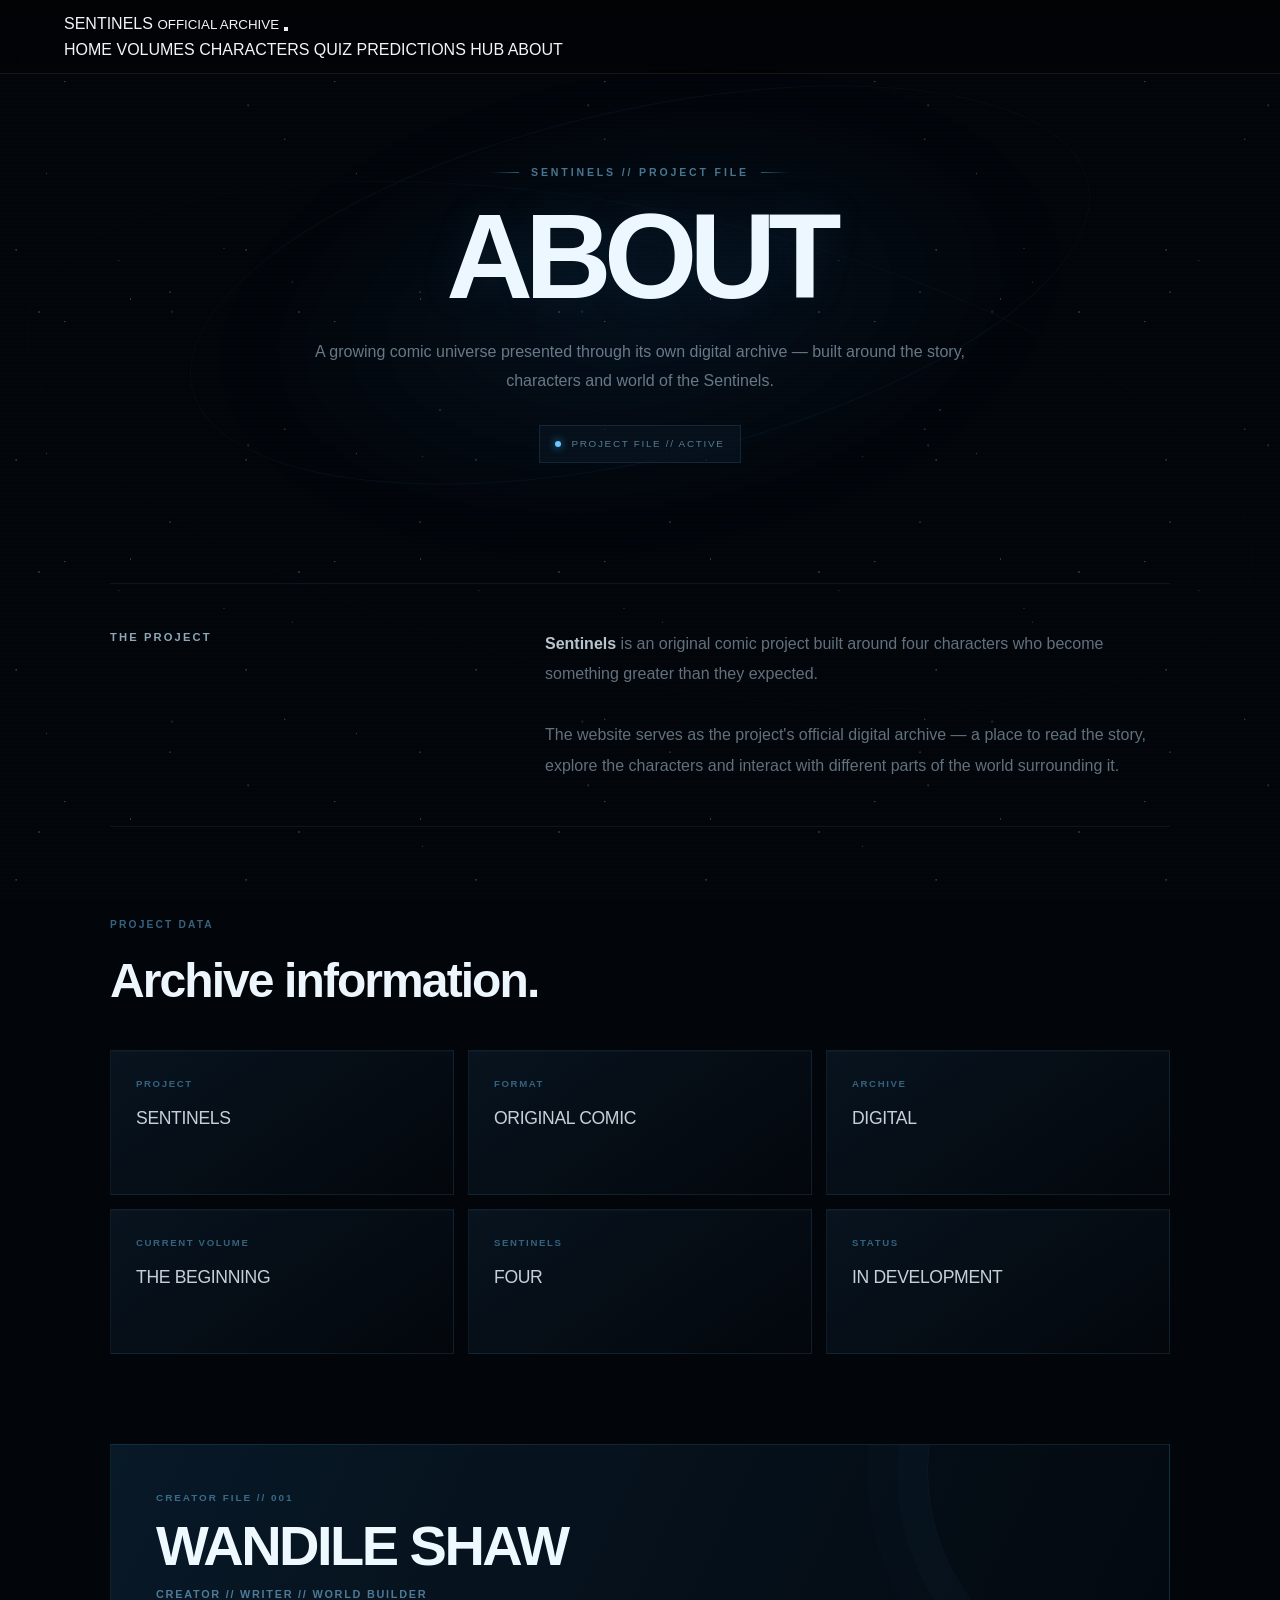
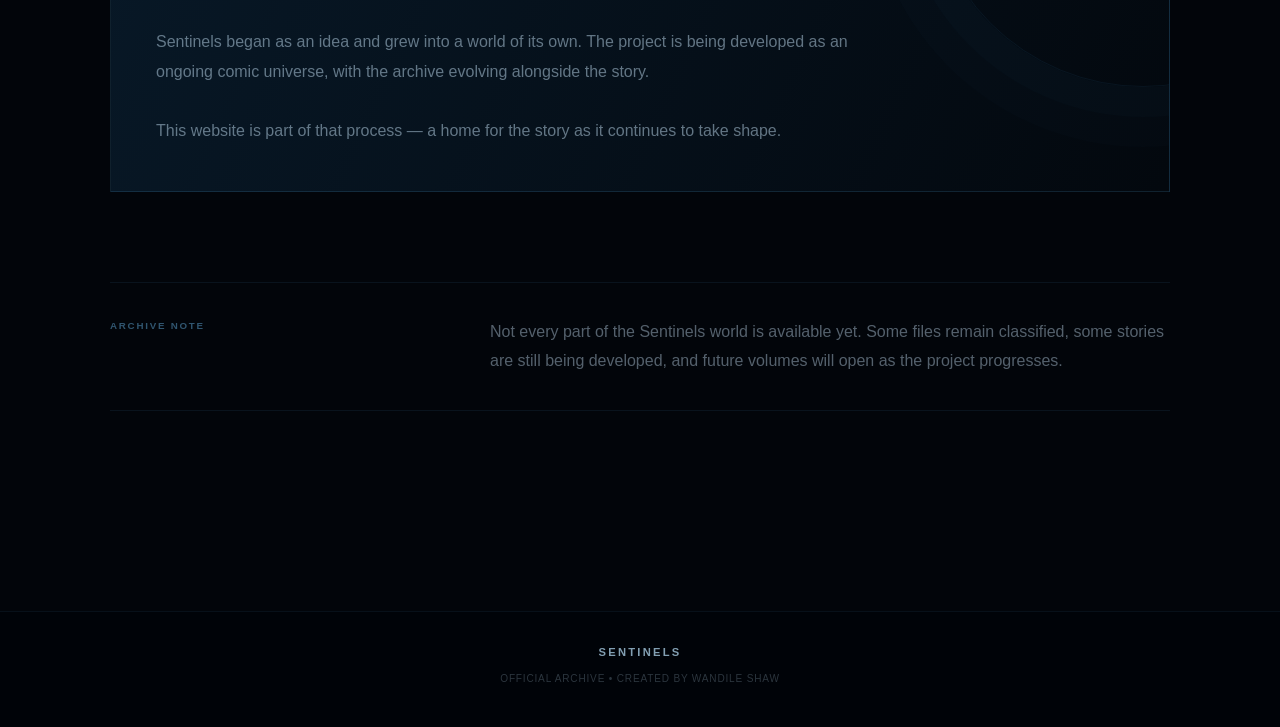
==== about.html @ bdb4bd0c "Create about.html" ====
<!DOCTYPE html>
<html lang="en">
<head>

    <meta charset="UTF-8">

    <meta
        name="viewport"
        content="width=device-width, initial-scale=1.0"
    >

    <title>Sentinels — About</title>

    <meta
        name="description"
        content="About the Sentinels project and official archive."
    >

    <link rel="stylesheet" href="style.css">

    <style>

        /* =========================================================
           ABOUT PAGE
           SPACE / ARCHIVE TRANSMISSION
        ========================================================= */

        body.about-page {
            background: #02050a;
            overflow-x: hidden;
        }

        .about-page {
            position: relative;
            min-height: 100vh;

            background:
                radial-gradient(
                    ellipse at 50% 5%,
                    rgba(28, 76, 125, 0.17),
                    transparent 42%
                ),
                radial-gradient(
                    ellipse at 85% 45%,
                    rgba(24, 91, 125, 0.06),
                    transparent 34%
                ),
                radial-gradient(
                    ellipse at 10% 80%,
                    rgba(31, 59, 112, 0.06),
                    transparent 34%
                ),
                #02050a;
        }


        /* =========================================================
           SPACE FIELD
        ========================================================= */

        .about-space {
            position: fixed;
            inset: 0;
            z-index: 0;
            pointer-events: none;
            overflow: hidden;
        }

        .about-space::before {
            content: "";

            position: absolute;
            inset: 0;

            background-image:
                radial-gradient(
                    1px 1px at 7% 19%,
                    rgba(255,255,255,0.65),
                    transparent
                ),
                radial-gradient(
                    1px 1px at 15% 62%,
                    rgba(125,195,255,0.5),
                    transparent
                ),
                radial-gradient(
                    1px 1px at 24% 34%,
                    rgba(255,255,255,0.5),
                    transparent
                ),
                radial-gradient(
                    1px 1px at 33% 79%,
                    rgba(130,205,255,0.42),
                    transparent
                ),
                radial-gradient(
                    1px 1px at 45% 15%,
                    rgba(255,255,255,0.55),
                    transparent
                ),
                radial-gradient(
                    1px 1px at 56% 69%,
                    rgba(135,205,255,0.45),
                    transparent
                ),
                radial-gradient(
                    1px 1px at 68% 27%,
                    rgba(255,255,255,0.55),
                    transparent
                ),
                radial-gradient(
                    1px 1px at 79% 83%,
                    rgba(120,195,255,0.45),
                    transparent
                ),
                radial-gradient(
                    1px 1px at 89% 48%,
                    rgba(255,255,255,0.5),
                    transparent
                ),
                radial-gradient(
                    1px 1px at 96% 17%,
                    rgba(130,195,255,0.4),
                    transparent
                );

            background-size:
                230px 210px,
                310px 280px,
                270px 240px,
                360px 330px,
                290px 260px,
                400px 360px,
                250px 230px,
                370px 340px,
                320px 290px,
                440px 390px;

            opacity: 0.72;
        }

        .about-space::after {
            content: "";

            position: absolute;

            width: 900px;
            height: 480px;

            top: 8%;
            left: 50%;

            transform:
                translateX(-50%)
                rotate(-9deg);

            background:
                radial-gradient(
                    ellipse,
                    rgba(30,105,165,0.11),
                    transparent 66%
                );

            filter: blur(25px);
        }


        /* =========================================================
           ORBITS
        ========================================================= */

        .about-orbit {
            position: absolute;

            border:
                1px solid
                rgba(80,165,220,0.055);

            border-radius: 50%;
        }

        .about-orbit.one {
            width: 920px;
            height: 350px;

            top: 110px;
            left: 50%;

            transform:
                translateX(-50%)
                rotate(-13deg);
        }

        .about-orbit.two {
            width: 1250px;
            height: 470px;

            top: 210px;
            left: 50%;

            transform:
                translateX(-50%)
                rotate(12deg);

            border-color:
                rgba(90,165,220,0.035);
        }


        /* =========================================================
           HERO
        ========================================================= */

        .about-hero {
            position: relative;
            z-index: 2;

            min-height: 62vh;

            display: flex;
            align-items: center;
            justify-content: center;

            padding:
                130px
                24px
                70px;

            text-align: center;
        }

        .about-hero-content {
            max-width: 850px;
        }

        .about-kicker {
            display: inline-flex;
            align-items: center;
            gap: 12px;

            margin-bottom: 24px;

            color:
                rgba(
                    125,
                    195,
                    240,
                    0.58
                );

            font-size: 0.66rem;
            font-weight: 700;
            letter-spacing: 0.27em;

            text-transform: uppercase;
        }

        .about-kicker::before,
        .about-kicker::after {
            content: "";

            width: 28px;
            height: 1px;

            background:
                linear-gradient(
                    to right,
                    transparent,
                    rgba(100,190,240,0.45)
                );
        }

        .about-kicker::after {
            background:
                linear-gradient(
                    to left,
                    transparent,
                    rgba(100,190,240,0.45)
                );
        }

        .about-title {
            margin: 0;

            color: #edf7ff;

            font-size:
                clamp(
                    3.8rem,
                    10vw,
                    7.5rem
                );

            line-height: 0.86;

            letter-spacing: -0.065em;

            font-weight: 900;

            text-shadow:
                0 0 40px
                rgba(55,155,225,0.1);
        }

        .about-intro {
            max-width: 650px;

            margin:
                30px
                auto
                0;

            color:
                rgba(
                    185,
                    210,
                    230,
                    0.55
                );

            line-height: 1.8;
        }


        /* =========================================================
           STATUS
        ========================================================= */

        .about-status {
            display: inline-flex;
            align-items: center;
            gap: 10px;

            margin-top: 30px;

            padding:
                10px
                15px;

            border:
                1px solid
                rgba(90,175,230,0.14);

            background:
                rgba(7,20,32,0.72);

            color:
                rgba(
                    145,
                    200,
                    235,
                    0.58
                );

            font-size: 0.62rem;
            letter-spacing: 0.17em;

            text-transform: uppercase;
        }

        .about-status-dot {
            width: 6px;
            height: 6px;

            border-radius: 50%;

            background: #66c8ff;

            box-shadow:
                0 0 8px
                rgba(75,190,255,0.8);
        }


        /* =========================================================
           CONTENT
        ========================================================= */

        .about-content {
            position: relative;
            z-index: 3;

            width:
                min(
                    1060px,
                    calc(100% - 40px)
                );

            margin: 0 auto;

            padding:
                25px
                0
                110px;
        }

        .about-section {
            margin-bottom: 90px;
        }

        .about-section-label {
            margin: 0 0 10px;

            color:
                rgba(
                    105,
                    185,
                    235,
                    0.52
                );

            font-size: 0.64rem;
            font-weight: 700;
            letter-spacing: 0.21em;

            text-transform: uppercase;
        }

        .about-section-title {
            margin: 0;

            color: #edf6fc;

            font-size:
                clamp(
                    1.9rem,
                    4vw,
                    3rem
                );

            letter-spacing: -0.04em;
        }


        /* =========================================================
           MAIN TRANSMISSION
        ========================================================= */

        .about-transmission {
            display: grid;

            grid-template-columns:
                0.75fr
                1.25fr;

            gap: 60px;

            padding:
                45px
                0;

            border-top:
                1px solid
                rgba(90,170,220,0.1);

            border-bottom:
                1px solid
                rgba(90,170,220,0.1);
        }

        .about-transmission-title {
            margin: 0;

            color:
                rgba(
                    190,
                    220,
                    240,
                    0.75
                );

            font-size: 0.7rem;
            font-weight: 700;
            letter-spacing: 0.19em;

            text-transform: uppercase;
        }

        .about-transmission-text {
            margin: 0;

            color:
                rgba(
                    185,
                    210,
                    230,
                    0.52
                );

            font-size: 1rem;
            line-height: 1.9;
        }

        .about-transmission-text strong {
            color:
                rgba(
                    225,
                    240,
                    250,
                    0.82
                );

            font-weight: 600;
        }


        /* =========================================================
           PROJECT DATA
        ========================================================= */

        .about-data {
            display: grid;

            grid-template-columns:
                repeat(
                    3,
                    1fr
                );

            gap: 14px;

            margin-top: 30px;
        }

        .about-data-card {
            padding: 25px;

            min-height: 145px;

            background:
                linear-gradient(
                    145deg,
                    rgba(8,20,32,0.96),
                    rgba(3,7,12,0.99)
                );

            border:
                1px solid
                rgba(100,175,220,0.11);

            box-shadow:
                inset 0 1px 0
                rgba(255,255,255,0.025);
        }

        .about-data-label {
            color:
                rgba(
                    105,
                    185,
                    235,
                    0.48
                );

            font-size: 0.6rem;
            font-weight: 700;
            letter-spacing: 0.17em;

            text-transform: uppercase;
        }

        .about-data-value {
            margin: 13px 0 0;

            color:
                rgba(
                    230,
                    242,
                    250,
                    0.85
                );

            font-size: 1.1rem;
            letter-spacing: -0.02em;
        }


        /* =========================================================
           CREATOR FILE
        ========================================================= */

        .creator-file {
            position: relative;

            padding: 45px;

            overflow: hidden;

            background:
                linear-gradient(
                    115deg,
                    rgba(8,25,40,0.98),
                    rgba(3,8,14,0.99)
                );

            border:
                1px solid
                rgba(90,175,225,0.14);
        }

        .creator-file::before {
            content: "";

            position: absolute;

            width: 430px;
            height: 430px;

            right: -190px;
            top: -190px;

            border-radius: 50%;

            border:
                1px solid
                rgba(80,175,230,0.07);

            box-shadow:
                0 0 0 30px
                rgba(70,160,220,0.015),

                0 0 0 60px
                rgba(70,160,220,0.01);
        }

        .creator-file-content {
            position: relative;
            z-index: 2;

            max-width: 720px;
        }

        .creator-file-label {
            color:
                rgba(
                    105,
                    190,
                    240,
                    0.5
                );

            font-size: 0.62rem;
            font-weight: 700;
            letter-spacing: 0.2em;

            text-transform: uppercase;
        }

        .creator-file-name {
            margin:
                12px
                0
                0;

            color: #eef8ff;

            font-size:
                clamp(
                    2rem,
                    5vw,
                    3.5rem
                );

            line-height: 1;

            letter-spacing: -0.045em;
        }

        .creator-file-role {
            margin:
                12px
                0
                0;

            color:
                rgba(
                    130,
                    195,
                    235,
                    0.58
                );

            font-size: 0.68rem;
            font-weight: 700;
            letter-spacing: 0.16em;

            text-transform: uppercase;
        }

        .creator-file-text {
            margin:
                24px
                0
                0;

            color:
                rgba(
                    185,
                    210,
                    230,
                    0.52
                );

            line-height: 1.85;
        }


        /* =========================================================
           ARCHIVE NOTE
        ========================================================= */

        .about-note {
            display: grid;

            grid-template-columns:
                1fr
                2fr;

            gap: 40px;

            padding:
                35px
                0;

            border-top:
                1px solid
                rgba(90,170,220,0.09);

            border-bottom:
                1px solid
                rgba(90,170,220,0.09);
        }

        .about-note-label {
            color:
                rgba(
                    105,
                    185,
                    235,
                    0.45
                );

            font-size: 0.61rem;
            font-weight: 700;
            letter-spacing: 0.18em;

            text-transform: uppercase;
        }

        .about-note-text {
            margin: 0;

            color:
                rgba(
                    180,
                    205,
                    225,
                    0.46
                );

            line-height: 1.8;
        }


        /* =========================================================
           FOOTER
        ========================================================= */

        .about-footer {
            position: relative;
            z-index: 3;

            padding:
                32px
                20px
                40px;

            border-top:
                1px solid
                rgba(90,170,220,0.08);

            background:
                rgba(1,4,8,0.7);

            text-align: center;
        }

        .about-footer-brand {
            margin: 0;

            color:
                rgba(
                    180,
                    220,
                    245,
                    0.72
                );

            font-size: 0.7rem;
            font-weight: 800;
            letter-spacing: 0.2em;
        }

        .about-footer-text {
            margin: 9px 0 0;

            color:
                rgba(
                    160,
                    190,
                    210,
                    0.27
                );

            font-size: 0.63rem;
            letter-spacing: 0.08em;
        }


        /* =========================================================
           RESPONSIVE
        ========================================================= */

        @media (max-width: 800px) {

            .about-transmission {
                grid-template-columns: 1fr;
                gap: 20px;
            }

            .about-data {
                grid-template-columns: 1fr 1fr;
            }

            .about-note {
                grid-template-columns: 1fr;
                gap: 15px;
            }

        }


        @media (max-width: 600px) {

            .about-hero {
                min-height: 58vh;

                padding:
                    110px
                    20px
                    60px;
            }

            .about-title {
                font-size:
                    clamp(
                        3.5rem,
                        17vw,
                        5.5rem
                    );
            }

            .about-intro {
                font-size: 0.88rem;
            }

            .about-content {
                width:
                    calc(100% - 28px);

                padding-bottom: 80px;
            }

            .about-section {
                margin-bottom: 70px;
            }

            .about-transmission {
                padding:
                    32px
                    0;
            }

            .about-data {
                grid-template-columns: 1fr;
            }

            .creator-file {
                padding: 32px 25px;
            }

            .about-orbit.one {
                width: 650px;
            }

            .about-orbit.two {
                width: 850px;
            }

        }

    </style>

</head>


<body class="about-page">


    <!-- =========================================================
         SPACE ATMOSPHERE
    ========================================================== -->

    <div class="about-space" aria-hidden="true">

        <div class="about-orbit one"></div>

        <div class="about-orbit two"></div>

    </div>


    <!-- =========================================================
         HEADER
    ========================================================== -->

    <header class="site-header">

        <div class="site-header-inner">

            <a
                href="index.html"
                class="site-brand"
            >
                <span>SENTINELS</span>
                <small>OFFICIAL ARCHIVE</small>
            </a>


            <button
                class="mobile-menu-toggle"
                type="button"
                aria-label="Open navigation"
                aria-expanded="false"
            >

                <span></span>
                <span></span>
                <span></span>

            </button>


            <nav
                class="site-nav"
                aria-label="Main navigation"
            >

                <a href="index.html">
                    HOME
                </a>

                <a href="archive.html">
                    VOLUMES
                </a>

                <a href="sentinels.html">
                    CHARACTERS
                </a>

                <a href="quiz.html">
                    QUIZ
                </a>

                <a href="predictions.html">
                    PREDICTIONS
                </a>

                <a href="hub.html">
                    HUB
                </a>

                <a
                    href="about.html"
                    class="active"
                >
                    ABOUT
                </a>

            </nav>

        </div>

    </header>


    <!-- =========================================================
         MAIN
    ========================================================== -->

    <main>


        <!-- =====================================================
             HERO
        ====================================================== -->

        <section class="about-hero">

            <div class="about-hero-content">

                <div class="about-kicker">
                    SENTINELS // PROJECT FILE
                </div>


                <h1 class="about-title">
                    ABOUT
                </h1>


                <p class="about-intro">
                    A growing comic universe presented through
                    its own digital archive — built around the
                    story, characters and world of the Sentinels.
                </p>


                <div class="about-status">

                    <span class="about-status-dot"></span>

                    PROJECT FILE // ACTIVE

                </div>

            </div>

        </section>


        <!-- =====================================================
             CONTENT
        ====================================================== -->

        <div class="about-content">


            <!-- =================================================
                 PROJECT
            ================================================== -->

            <section class="about-section">

                <div class="about-transmission">

                    <h2 class="about-transmission-title">
                        THE PROJECT
                    </h2>


                    <p class="about-transmission-text">
                        <strong>Sentinels</strong> is an original
                        comic project built around four characters
                        who become something greater than they
                        expected.

                        <br><br>

                        The website serves as the project's official
                        digital archive — a place to read the story,
                        explore the characters and interact with
                        different parts of the world surrounding it.
                    </p>

                </div>

            </section>


            <!-- =================================================
                 ARCHIVE DATA
            ================================================== -->

            <section class="about-section">

                <p class="about-section-label">
                    PROJECT DATA
                </p>


                <h2 class="about-section-title">
                    Archive information.
                </h2>


                <div class="about-data">

                    <div class="about-data-card">

                        <div class="about-data-label">
                            PROJECT
                        </div>

                        <div class="about-data-value">
                            SENTINELS
                        </div>

                    </div>


                    <div class="about-data-card">

                        <div class="about-data-label">
                            FORMAT
                        </div>

                        <div class="about-data-value">
                            ORIGINAL COMIC
                        </div>

                    </div>


                    <div class="about-data-card">

                        <div class="about-data-label">
                            ARCHIVE
                        </div>

                        <div class="about-data-value">
                            DIGITAL
                        </div>

                    </div>


                    <div class="about-data-card">

                        <div class="about-data-label">
                            CURRENT VOLUME
                        </div>

                        <div class="about-data-value">
                            THE BEGINNING
                        </div>

                    </div>


                    <div class="about-data-card">

                        <div class="about-data-label">
                            SENTINELS
                        </div>

                        <div class="about-data-value">
                            FOUR
                        </div>

                    </div>


                    <div class="about-data-card">

                        <div class="about-data-label">
                            STATUS
                        </div>

                        <div class="about-data-value">
                            IN DEVELOPMENT
                        </div>

                    </div>

                </div>

            </section>


            <!-- =================================================
                 CREATOR
            ================================================== -->

            <section class="about-section">

                <div class="creator-file">

                    <div class="creator-file-content">

                        <div class="creator-file-label">
                            CREATOR FILE // 001
                        </div>


                        <h2 class="creator-file-name">
                            WANDILE SHAW
                        </h2>


                        <div class="creator-file-role">
                            CREATOR // WRITER // WORLD BUILDER
                        </div>


                        <p class="creator-file-text">
                            Sentinels began as an idea and grew into
                            a world of its own. The project is being
                            developed as an ongoing comic universe,
                            with the archive evolving alongside the
                            story.

                            <br><br>

                            This website is part of that process —
                            a home for the story as it continues to
                            take shape.
                        </p>

                    </div>

                </div>

            </section>


            <!-- =================================================
                 ARCHIVE NOTE
            ================================================== -->

            <section class="about-section">

                <div class="about-note">

                    <div class="about-note-label">
                        ARCHIVE NOTE
                    </div>


                    <p class="about-note-text">
                        Not every part of the Sentinels world is
                        available yet. Some files remain classified,
                        some stories are still being developed,
                        and future volumes will open as the project
                        progresses.
                    </p>

                </div>

            </section>


        </div>

    </main>


    <!-- =========================================================
         FOOTER
    ========================================================== -->

    <footer class="about-footer">

        <p class="about-footer-brand">
            SENTINELS
        </p>

        <p class="about-footer-text">
            OFFICIAL ARCHIVE • CREATED BY WANDILE SHAW
        </p>

    </footer>


    <script src="script.js"></script>

</body>
</html>
---- style.css ----
/* =========================================================
   SENTINELS — GLOBAL STYLE
   Official Archive
========================================================= */


/* =========================================================
   RESET
========================================================= */

* {
    margin: 0;
    padding: 0;
    box-sizing: border-box;
}

html {
    scroll-behavior: smooth;
}

body {
    min-height: 100vh;
    background:
        radial-gradient(
            circle at 50% -10%,
            rgba(90, 110, 135, 0.13),
            transparent 34%
        ),
        radial-gradient(
            circle at 15% 55%,
            rgba(30, 65, 100, 0.06),
            transparent 30%
        ),
        #020305;
    color: #f2f4f7;
    font-family:
        Arial,
        Helvetica,
        sans-serif;
    overflow-x: hidden;
    line-height: 1.6;
}

body.dossier-open {
    overflow: hidden;
}

a {
    color: inherit;
    text-decoration: none;
}

button {
    font: inherit;
}

img {
    display: block;
    max-width: 100%;
}

::selection {
    background: rgba(255, 255, 255, 0.18);
    color: #ffffff;
}


/* =========================================================
   BACKGROUND ATMOSPHERE
========================================================= */

body::before {
    content: "";
    position: fixed;
    inset: 0;
    pointer-events: none;
    z-index: -3;

    background-image:
        radial-gradient(
            circle at 15% 20%,
            rgba(255, 255, 255, 0.5) 0 1px,
            transparent 1.5px
        ),
        radial-gradient(
            circle at 73% 31%,
            rgba(255, 255, 255, 0.35) 0 1px,
            transparent 1.5px
        ),
        radial-gradient(
            circle at 42% 76%,
            rgba(255, 255, 255, 0.3) 0 1px,
            transparent 1.5px
        ),
        radial-gradient(
            circle at 88% 82%,
            rgba(255, 255, 255, 0.4) 0 1px,
            transparent 1.5px
        );

    background-size:
        260px 260px,
        340px 340px,
        410px 410px,
        500px 500px;

    opacity: 0.3;
}

body::after {
    content: "";
    position: fixed;
    inset: 0;
    pointer-events: none;
    z-index: 20;

    background:
        linear-gradient(
            rgba(255,255,255,0.012) 50%,
            transparent 50%
        );

    background-size: 100% 4px;
    opacity: 0.15;
    mix-blend-mode: screen;
}


/* =========================================================
   HEADER / NAVIGATION
========================================================= */

.site-header {
    position: fixed;
    top: 0;
    left: 0;
    right: 0;
    z-index: 1000;

    height: 74px;

    display: flex;
    align-items: center;
    justify-content: space-between;

    padding: 0 5vw;

    background:
        linear-gradient(
            to bottom,
            rgba(2, 3, 5, 0.97),
            rgba(2, 3, 5, 0.78)
        );

    border-bottom: 1px solid rgba(255,255,255,0.08);

    backdrop-filter: blur(16px);
    -webkit-backdrop-filter: blur(16px);
}

.brand {
    display: flex;
    flex-direction: column;
    gap: 1px;
    flex-shrink: 0;
}

.brand-main {
    font-size: 16px;
    font-weight: 800;
    letter-spacing: 0.28em;
}

.brand-sub {
    color: #7d8792;
    font-size: 7px;
    font-weight: 700;
    letter-spacing: 0.24em;
}

.main-nav {
    display: flex;
    align-items: center;
    gap: 26px;
}

.main-nav a {
    position: relative;

    color: #858d97;

    font-size: 10px;
    font-weight: 700;
    letter-spacing: 0.15em;

    padding: 28px 0;

    transition:
        color 0.25s ease,
        opacity 0.25s ease;
}

.main-nav a::after {
    content: "";

    position: absolute;
    left: 0;
    right: 0;
    bottom: 20px;

    height: 1px;

    background: #ffffff;

    transform: scaleX(0);
    transform-origin: center;

    transition: transform 0.25s ease;
}

.main-nav a:hover,
.main-nav a.active {
    color: #ffffff;
}

.main-nav a:hover::after,
.main-nav a.active::after {
    transform: scaleX(1);
}


/* =========================================================
   MOBILE MENU
========================================================= */

.menu-toggle {
    display: none;

    width: 42px;
    height: 42px;

    border: 1px solid rgba(255,255,255,0.13);
    background: #07090d;

    cursor: pointer;

    align-items: center;
    justify-content: center;
    flex-direction: column;
    gap: 5px;
}

.menu-toggle span {
    width: 17px;
    height: 1px;
    background: #ffffff;

    transition:
        transform 0.25s ease,
        opacity 0.25s ease;
}

.menu-toggle.open span:nth-child(1) {
    transform: translateY(6px) rotate(45deg);
}

.menu-toggle.open span:nth-child(2) {
    opacity: 0;
}

.menu-toggle.open span:nth-child(3) {
    transform: translateY(-6px) rotate(-45deg);
}


/* =========================================================
   GENERAL SECTIONS
========================================================= */

main {
    position: relative;
}

.section {
    position: relative;

    width: min(1200px, 90vw);

    margin: 0 auto;
    padding: 120px 0;
}

.section-heading {
    margin-bottom: 60px;
}

.section-heading.centered {
    text-align: center;
}

.eyebrow {
    margin-bottom: 16px;

    color: #7d8792;

    font-size: 9px;
    font-weight: 800;
    letter-spacing: 0.32em;
    text-transform: uppercase;
}

.section-heading h2 {
    font-size: clamp(34px, 5vw, 66px);
    line-height: 0.95;
    letter-spacing: -0.045em;
    font-weight: 800;
}

.section-heading > p:last-child {
    max-width: 580px;
    margin-top: 20px;

    color: #7e8792;

    font-size: 14px;
}

.section-heading.centered > p:last-child {
    margin-left: auto;
    margin-right: auto;
}


/* =========================================================
   BUTTONS
========================================================= */

.btn {
    display: inline-flex;
    align-items: center;
    justify-content: center;

    min-height: 48px;
    padding: 0 23px;

    border: 1px solid rgba(255,255,255,0.2);

    font-size: 9px;
    font-weight: 800;
    letter-spacing: 0.18em;
    text-transform: uppercase;

    transition:
        background 0.25s ease,
        color 0.25s ease,
        border-color 0.25s ease,
        transform 0.25s ease;
}

.btn:hover {
    transform: translateY(-2px);
}

.btn-primary {
    background: #ffffff;
    color: #050608;
    border-color: #ffffff;
}

.btn-primary:hover {
    background: #dfe4e9;
    border-color: #dfe4e9;
}

.btn-secondary {
    background: rgba(255,255,255,0.025);
    color: #ffffff;
    border-color: rgba(255,255,255,0.18);
}

.btn-secondary:hover {
    background: rgba(255,255,255,0.08);
    border-color: rgba(255,255,255,0.4);
}

.text-link {
    display: inline-block;

    color: #ffffff;

    font-size: 9px;
    font-weight: 800;
    letter-spacing: 0.18em;

    border-bottom: 1px solid rgba(255,255,255,0.3);
    padding-bottom: 7px;

    transition:
        border-color 0.25s ease,
        opacity 0.25s ease;
}

.text-link:hover {
    border-color: #ffffff;
}


/* =========================================================
   HERO
========================================================= */

.hero-section {
    position: relative;

    min-height: 100vh;

    display: flex;
    align-items: center;

    padding:
        130px
        8vw
        70px;

    overflow: hidden;
}

.hero-section::before {
    content: "";

    position: absolute;

    width: 650px;
    height: 650px;

    right: -180px;
    top: 8%;

    border-radius: 50%;

    background:
        radial-gradient(
            circle,
            rgba(90,110,135,0.13),
            transparent 67%
        );

    filter: blur(4px);
}

.hero-section::after {
    content: "";

    position: absolute;
    left: 0;
    right: 0;
    bottom: 0;

    height: 180px;

    background:
        linear-gradient(
            to bottom,
            transparent,
            #020305
        );

    pointer-events: none;
}

.hero-content {
    position: relative;
    z-index: 2;

    width: min(700px, 100%);
}

.hero-logo {
    width: min(330px, 75vw);

    margin-bottom: 35px;

    object-fit: contain;

    filter:
        drop-shadow(
            0 12px 35px
            rgba(255,255,255,0.06)
        );
}

.hero-content h1 {
    font-size: clamp(48px, 8vw, 100px);
    line-height: 0.86;
    letter-spacing: -0.065em;
    font-weight: 900;

    margin-bottom: 30px;
}

.hero-description {
    max-width: 530px;

    color: #9099a4;

    font-size: 15px;
    line-height: 1.8;
}

.hero-actions {
    display: flex;
    flex-wrap: wrap;
    gap: 12px;

    margin-top: 34px;
}

.hero-bottom-line {
    position: absolute;

    left: 8vw;
    right: 8vw;
    bottom: 32px;

    z-index: 5;

    display: flex;
    gap: 35px;

    color: #59616a;

    font-size: 7px;
    font-weight: 800;
    letter-spacing: 0.2em;
}


/* =========================================================
   STORY
========================================================= */

.story-grid {
    display: grid;
    grid-template-columns:
        minmax(0, 1.4fr)
        minmax(260px, 0.7fr);

    gap: 80px;

    align-items: start;
}

.story-copy {
    max-width: 680px;
}

.story-copy .lead {
    color: #d9dde2;

    font-size: 21px;
    line-height: 1.6;

    margin-bottom: 24px;
}

.story-copy p:not(.lead) {
    color: #7f8893;

    font-size: 14px;
    line-height: 1.9;

    margin-bottom: 20px;
}

.story-copy .text-link {
    margin-top: 15px;
}

.story-panel {
    border-top: 1px solid rgba(255,255,255,0.15);
}

.intel-line {
    min-height: 58px;

    display: flex;
    align-items: center;
    justify-content: space-between;

    border-bottom: 1px solid rgba(255,255,255,0.08);
}

.intel-line span {
    color: #59616a;

    font-size: 8px;
    font-weight: 800;
    letter-spacing: 0.2em;
}

.intel-line strong {
    color: #d8dde2;

    font-size: 9px;
    font-weight: 800;
    letter-spacing: 0.14em;
}


/* =========================================================
   SENTINEL CARDS
========================================================= */

.sentinels-section {
    padding-top: 100px;
}

.sentinel-grid {
    display: grid;

    grid-template-columns:
        repeat(4, minmax(0, 1fr));

    gap: 18px;
}

.sentinel-card {
    position: relative;

    min-height: 570px;

    display: flex;
    flex-direction: column;

    overflow: hidden;

    background:
        linear-gradient(
            160deg,
            #0b0d11 0%,
            #050609 55%,
            #020305 100%
        );

    border: 1px solid rgba(255,255,255,0.13);

    cursor: pointer;

    transition:
        transform 0.4s cubic-bezier(.2,.8,.2,1),
        border-color 0.35s ease,
        box-shadow 0.35s ease;
}

.sentinel-card::before {
    content: "";

    position: absolute;
    inset: 0;

    background:
        linear-gradient(
            145deg,
            rgba(255,255,255,0.055),
            transparent 30%,
            transparent 70%,
            rgba(255,255,255,0.015)
        );

    pointer-events: none;
}

.sentinel-card:hover {
    transform: translateY(-8px);

    border-color: rgba(255,255,255,0.3);

    box-shadow:
        0 25px 70px rgba(0,0,0,0.45);
}

.sentinel-card:focus-visible {
    outline: 1px solid #ffffff;
    outline-offset: 4px;
}

.sentinel-card.sentinel-blue:hover {
    border-color: rgba(72,145,255,0.55);
}

.sentinel-card.sentinel-red:hover {
    border-color: rgba(255,82,82,0.5);
}

.sentinel-card.sentinel-pink:hover {
    border-color: rgba(255,115,184,0.55);
}

.sentinel-card.sentinel-green:hover {
    border-color: rgba(75,205,133,0.55);
}

.card-top {
    position: absolute;

    top: 18px;
    left: 18px;
    right: 18px;

    z-index: 4;

    display: flex;
    justify-content: space-between;
    align-items: center;
}

.card-number,
.card-status {
    font-size: 7px;
    font-weight: 800;
    letter-spacing: 0.18em;
}

.card-number {
    color: #66707a;
}

.card-status {
    color: #737d87;
}

.character-image-wrap {
    position: relative;

    height: 355px;

    display: flex;
    align-items: center;
    justify-content: center;

    padding: 48px 24px 10px;

    overflow: hidden;
}

.character-image-wrap::after {
    content: "";

    position: absolute;
    left: 15%;
    right: 15%;
    bottom: 5px;

    height: 1px;

    background:
        linear-gradient(
            90deg,
            transparent,
            rgba(255,255,255,0.14),
            transparent
        );
}

.character-image {
    width: 100%;
    height: 100%;

    object-fit: contain;

    object-position: center;

    filter:
        drop-shadow(
            0 20px 25px
            rgba(0,0,0,0.7)
        );

    transition:
        transform 0.55s cubic-bezier(.2,.8,.2,1),
        filter 0.4s ease;
}

.sentinel-card:hover .character-image {
    transform: scale(1.045);

    filter:
        drop-shadow(
            0 28px 35px
            rgba(0,0,0,0.8)
        );
}

.character-info {
    position: relative;
    z-index: 3;

    flex: 1;

    padding:
        26px
        24px
        28px;

    border-top: 1px solid rgba(255,255,255,0.08);
}

.character-colour {
    color: #68727c;

    font-size: 7px;
    font-weight: 800;
    letter-spacing: 0.2em;

    margin-bottom: 7px;
}

.character-info h3 {
    color: #ffffff;

    font-size: 28px;
    line-height: 1;

    letter-spacing: -0.035em;

    margin-bottom: 12px;
}

.character-info > p:not(.character-colour) {
    min-height: 42px;

    color: #737d87;

    font-size: 11px;
    line-height: 1.55;
}

.view-dossier {
    display: inline-block;

    margin-top: 22px;

    color: #dfe3e7;

    font-size: 7px;
    font-weight: 800;
    letter-spacing: 0.18em;

    opacity: 0.72;

    transition: opacity 0.25s ease;
}

.sentinel-card:hover .view-dossier {
    opacity: 1;
}

.section-footer-link {
    display: flex;
    justify-content: center;

    margin-top: 42px;
}


/* =========================================================
   LATEST VOLUME
========================================================= */

.latest-section {
    border-top: 1px solid rgba(255,255,255,0.04);
}

.volume-feature {
    position: relative;

    display: grid;

    grid-template-columns:
        100px
        minmax(0, 1fr)
        180px;

    min-height: 350px;

    border: 1px solid rgba(255,255,255,0.12);

    background:
        linear-gradient(
            130deg,
            #090c11,
            #030406
        );

    overflow: hidden;
}

.volume-feature::before {
    content: "01";

    position: absolute;

    right: -20px;
    bottom: -85px;

    color: rgba(255,255,255,0.025);

    font-size: 280px;
    font-weight: 900;
    line-height: 1;

    pointer-events: none;
}

.volume-number {
    padding: 35px 25px;

    color: #5d6670;

    font-size: 10px;
    font-weight: 800;
    letter-spacing: 0.15em;

    border-right: 1px solid rgba(255,255,255,0.08);
}

.volume-main {
    position: relative;
    z-index: 2;

    padding: 55px;
}

.volume-label {
    color: #69737d;

    font-size: 8px;
    font-weight: 800;
    letter-spacing: 0.25em;

    margin-bottom: 13px;
}

.volume-main h3 {
    font-size: clamp(38px, 5vw, 64px);
    line-height: 0.95;
    letter-spacing: -0.05em;

    margin-bottom: 22px;
}

.volume-main > p:not(.volume-label) {
    max-width: 550px;

    color: #7f8892;

    font-size: 13px;
    line-height: 1.8;

    margin-bottom: 25px;
}

.volume-meta {
    display: flex;
    flex-wrap: wrap;
    gap: 22px;

    margin-bottom: 30px;
}

.volume-meta span {
    color: #606a74;

    font-size: 7px;
    font-weight: 800;
    letter-spacing: 0.17em;
}

.volume-side {
    display: flex;
    flex-direction: column;
    justify-content: center;

    padding: 30px;

    border-left: 1px solid rgba(255,255,255,0.08);

    background:
        rgba(255,255,255,0.015);
}

.volume-side span {
    color: #626c76;

    font-size: 7px;
    font-weight: 800;
    letter-spacing: 0.2em;

    margin-bottom: 12px;
}

.volume-side strong {
    font-size: 26px;
    letter-spacing: -0.03em;

    margin-bottom: 8px;
}

.volume-side small {
    color: #66717c;

    font-size: 7px;
    font-weight: 700;
    letter-spacing: 0.13em;
}


/* =========================================================
   EXPLORE
========================================================= */

.explore-section {
    padding-top: 90px;
}

.explore-grid {
    display: grid;

    grid-template-columns:
        repeat(3, minmax(0, 1fr));

    gap: 16px;
}

.explore-card {
    min-height: 235px;

    display: flex;
    flex-direction: column;
    justify-content: space-between;

    padding: 28px;

    border: 1px solid rgba(255,255,255,0.1);

    background: #07090d;

    transition:
        transform 0.3s ease,
        border-color 0.3s ease,
        background 0.3s ease;
}

.explore-card:hover {
    transform: translateY(-6px);

    background: #0a0d12;

    border-color: rgba(255,255,255,0.28);
}

.explore-number {
    color: #555e68;

    font-size: 8px;
    font-weight: 800;
    letter-spacing: 0.2em;
}

.explore-card p {
    color: #68727c;

    font-size: 7px;
    font-weight: 800;
    letter-spacing: 0.2em;

    margin-bottom: 8px;
}

.explore-card h3 {
    font-size: 28px;
    letter-spacing: -0.035em;

    margin-bottom: 16px;
}

.explore-card span:last-child {
    color: #8a939d;

    font-size: 9px;
}


/* =========================================================
   HUB PREVIEW
========================================================= */

.hub-preview-section {
    padding-top: 80px;
}

.hub-preview {
    position: relative;

    min-height: 430px;

    display: grid;

    grid-template-columns:
        1fr
        280px;

    align-items: center;

    padding: 65px;

    border: 1px solid rgba(255,255,255,0.1);

    background:
        radial-gradient(
            circle at 80% 50%,
            rgba(100,115,135,0.09),
            transparent 35%
        ),
        #05070a;

    overflow: hidden;
}

.hub-preview::after {
    content: "";

    position: absolute;

    width: 500px;
    height: 500px;

    right: -220px;
    top: -50px;

    border: 1px solid rgba(255,255,255,0.035);

    border-radius: 50%;
}

.hub-copy {
    position: relative;
    z-index: 2;

    max-width: 600px;
}

.hub-copy h2 {
    font-size: clamp(38px, 5vw, 65px);
    line-height: 0.95;
    letter-spacing: -0.05em;

    margin-bottom: 22px;
}

.hub-copy > p:not(.eyebrow) {
    color: #7b858f;

    max-width: 520px;

    font-size: 13px;
    line-height: 1.8;

    margin-bottom: 28px;
}

.hub-mark {
    position: relative;
    z-index: 2;

    width: 210px;
    height: 210px;

    display: flex;
    flex-direction: column;
    align-items: center;
    justify-content: center;

    justify-self: center;

    border: 1px solid rgba(255,255,255,0.1);

    border-radius: 50%;

    background:
        radial-gradient(
            circle,
            rgba(255,255,255,0.04),
            rgba(255,255,255,0)
        );
}

.hub-mark span {
    font-size: 85px;
    font-weight: 900;
    line-height: 1;

    letter-spacing: -0.1em;
}

.hub-mark small {
    margin-top: 10px;

    color: #626c76;

    font-size: 7px;
    font-weight: 800;
    letter-spacing: 0.3em;
}


/* =========================================================
   ABOUT
========================================================= */

.about-preview-section {
    padding-bottom: 130px;
}

.about-preview {
    display: grid;

    grid-template-columns:
        1fr
        0.8fr;

    gap: 100px;

    padding-top: 60px;

    border-top: 1px solid rgba(255,255,255,0.1);
}

.about-preview h2 {
    font-size: clamp(34px, 5vw, 58px);
    line-height: 0.95;
    letter-spacing: -0.05em;
}

.about-copy {
    padding-top: 8px;
}

.about-copy p {
    color: #7d8791;

    font-size: 13px;
    line-height: 1.85;

    margin-bottom: 20px;
}


/* =========================================================
   FOOTER
========================================================= */

.site-footer {
    min-height: 130px;

    display: flex;
    align-items: center;
    justify-content: space-between;

    padding: 35px 5vw;

    border-top: 1px solid rgba(255,255,255,0.07);

    background: #010204;
}

.footer-brand {
    font-size: 13px;
    font-weight: 900;
    letter-spacing: 0.25em;
}

.footer-info {
    display: flex;
    gap: 28px;

    color: #4f5963;

    font-size: 7px;
    font-weight: 800;
    letter-spacing: 0.15em;
}


/* =========================================================
   DOSSIER OVERLAY
========================================================= */

.dossier-overlay {
    position: fixed;
    inset: 0;

    z-index: 2000;

    display: flex;
    align-items: center;
    justify-content: center;

    padding: 30px;

    visibility: hidden;
    opacity: 0;

    pointer-events: none;

    transition:
        opacity 0.45s ease,
        visibility 0.45s ease;
}

.dossier-overlay.is-opening,
.dossier-overlay.is-open {
    visibility: visible;
    pointer-events: auto;
}

.dossier-overlay.is-open {
    opacity: 1;
}

.dossier-overlay.is-closing {
    opacity: 0;
}

.dossier-backdrop {
    position: absolute;
    inset: 0;

    background:
        radial-gradient(
            circle at 50% 50%,
            rgba(40,50,65,0.12),
            transparent 45%
        ),
        rgba(0,0,0,0.88);

    backdrop-filter: blur(14px);
    -webkit-backdrop-filter: blur(14px);
}

.dossier-panel {
    position: relative;
    z-index: 2;

    width: min(1000px, 94vw);
    max-height: min(760px, 90vh);

    display: grid;

    grid-template-columns:
        minmax(300px, 0.9fr)
        minmax(320px, 1.1fr);

    overflow: hidden;

    background:
        linear-gradient(
            145deg,
            #0b0e13,
            #030406
        );

    border: 1px solid rgba(255,255,255,0.17);

    box-shadow:
        0 40px 120px rgba(0,0,0,0.75);

    transform:
        translateY(40px)
        scale(0.94);

    opacity: 0;

    transition:
        transform 0.55s cubic-bezier(.16,.8,.2,1),
        opacity 0.4s ease;
}

.dossier-overlay.is-open .dossier-panel {
    transform:
        translateY(0)
        scale(1);

    opacity: 1;
}

.dossier-overlay.is-closing .dossier-panel {
    transform:
        translateY(30px)
        scale(0.96);

    opacity: 0;
}

.dossier-close {
    position: absolute;

    top: 18px;
    right: 18px;

    z-index: 10;

    width: 40px;
    height: 40px;

    display: flex;
    align-items: center;
    justify-content: center;

    border: 1px solid rgba(255,255,255,0.12);

    background: rgba(0,0,0,0.55);

    color: #ffffff;

    font-size: 25px;
    font-weight: 300;

    cursor: pointer;

    transition:
        background 0.25s ease,
        border-color 0.25s ease;
}

.dossier-close:hover {
    background: rgba(255,255,255,0.1);
    border-color: rgba(255,255,255,0.3);
}

.dossier-visual {
    position: relative;

    min-height: 560px;

    display: flex;
    align-items: center;
    justify-content: center;

    overflow: hidden;

    background:
        radial-gradient(
            circle at 50% 45%,
            rgba(100,115,135,0.1),
            transparent 48%
        ),
        #05070a;

    border-right: 1px solid rgba(255,255,255,0.08);
}

.dossier-grid {
    position: absolute;
    inset: 0;

    opacity: 0.15;

    background-image:
        linear-gradient(
            rgba(255,255,255,0.05) 1px,
            transparent 1px
        ),
        linear-gradient(
            90deg,
            rgba(255,255,255,0.05) 1px,
            transparent 1px
        );

    background-size:
        45px 45px;

    mask-image:
        radial-gradient(
            circle,
            black,
            transparent 75%
        );
    -webkit-mask-image:
        radial-gradient(
            circle,
            black,
            transparent 75%
        );
}

.dossier-image {
    position: relative;
    z-index: 2;

    width: 100%;
    height: 100%;

    max-height: 620px;

    padding: 45px;

    object-fit: contain;
    object-position: center;

    filter:
        drop-shadow(
            0 30px 35px
            rgba(0,0,0,0.75)
        );
}

.dossier-content {
    padding: 65px 55px 50px;

    overflow-y: auto;
}

.dossier-classification {
    color: #68737d;

    font-size: 8px;
    font-weight: 800;
    letter-spacing: 0.22em;

    margin-bottom: 12px;
}

.dossier-content h2 {
    font-size: clamp(42px, 6vw, 72px);
    line-height: 0.9;
    letter-spacing: -0.06em;

    margin-bottom: 10px;
}

.dossier-role {
    color: #9ca5ae;

    font-size: 9px;
    font-weight: 800;
    letter-spacing: 0.18em;
}

.dossier-description {
    color: #7d8791;

    font-size: 13px;
    line-height: 1.85;

    margin-top: 30px;
}

.dossier-abilities {
    margin-top: 35px;

    padding-top: 25px;

    border-top: 1px solid rgba(255,255,255,0.09);
}

.dossier-label {
    color: #68727c;

    font-size: 7px;
    font-weight: 800;
    letter-spacing: 0.22em;

    margin-bottom: 15px;
}

.dossier-abilities ul {
    list-style: none;
}

.dossier-abilities li {
    position: relative;

    padding: 9px 0 9px 17px;

    color: #d1d6db;

    font-size: 11px;

    border-bottom: 1px solid rgba(255,255,255,0.055);
}

.dossier-abilities li::before {
    content: "";

    position: absolute;

    left: 0;
    top: 50%;

    width: 5px;
    height: 5px;

    background: #ffffff;

    transform:
        translateY(-50%)
        rotate(45deg);
}

.dossier-status {
    display: grid;
    grid-template-columns: 1fr 1fr;

    gap: 10px;

    margin-top: 35px;
}

.dossier-status > div {
    padding: 15px;

    border: 1px solid rgba(255,255,255,0.08);

    background: rgba(255,255,255,0.02);
}

.dossier-status span {
    display: block;

    color: #59636d;

    font-size: 6px;
    font-weight: 800;
    letter-spacing: 0.2em;

    margin-bottom: 6px;
}

.dossier-status strong {
    color: #dce1e5;

    font-size: 9px;
    letter-spacing: 0.1em;
}


/* =========================================================
   GENERIC PAGE HERO
   Used by Archive / Characters / Quiz / etc.
========================================================= */

.page-hero {
    position: relative;

    min-height: 55vh;

    display: flex;
    align-items: flex-end;

    padding:
        150px
        5vw
        80px;

    border-bottom: 1px solid rgba(255,255,255,0.07);

    overflow: hidden;
}

.page-hero::before {
    content: "";

    position: absolute;
    inset: 0;

    background:
        radial-gradient(
            circle at 75% 45%,
            rgba(80,100,125,0.12),
            transparent 35%
        );
}

.page-hero-content {
    position: relative;
    z-index: 2;

    max-width: 850px;
}

.page-hero h1 {
    font-size: clamp(48px, 9vw, 105px);
    line-height: 0.88;
    letter-spacing: -0.065em;
}

.page-hero p:not(.eyebrow) {
    max-width: 620px;

    color: #7f8993;

    font-size: 14px;
    line-height: 1.8;

    margin-top: 25px;
}


/* =========================================================
   RESPONSIVE — TABLET
========================================================= */

@media (max-width: 1050px) {

    .main-nav {
        gap: 17px;
    }

    .main-nav a {
        font-size: 8px;
    }

    .sentinel-grid {
        grid-template-columns:
            repeat(2, minmax(0, 1fr));
    }

    .sentinel-card {
        min-height: 590px;
    }

    .story-grid {
        gap: 45px;
    }

    .dossier-panel {
        grid-template-columns:
            minmax(250px, 0.85fr)
            minmax(300px, 1.15fr);
    }

    .dossier-content {
        padding: 55px 38px 40px;
    }

}


/* =========================================================
   RESPONSIVE — MOBILE
========================================================= */

@media (max-width: 760px) {

    body {
        padding-top: 0;
    }


    /* HEADER */

    .site-header {
        height: 62px;

        padding: 0 20px;
    }

    .brand-main {
        font-size: 13px;
    }

    .brand-sub {
        font-size: 6px;
    }

    .menu-toggle {
        display: flex;
    }

    .main-nav {
        position: fixed;

        top: 62px;
        left: 0;
        right: 0;

        height: calc(100vh - 62px);

        display: flex;
        flex-direction: column;
        align-items: stretch;

        padding: 25px 25px 40px;

        gap: 0;

        background:
            rgba(2,3,5,0.98);

        border-top: 1px solid rgba(255,255,255,0.07);

        transform: translateX(100%);

        transition:
            transform 0.35s
            cubic-bezier(.2,.8,.2,1);

        overflow-y: auto;
    }

    .main-nav.open {
        transform: translateX(0);
    }

    .main-nav a {
        padding: 21px 0;

        border-bottom: 1px solid rgba(255,255,255,0.07);

        font-size: 10px;
    }

    .main-nav a::after {
        display: none;
    }


    /* SECTIONS */

    .section {
        width: min(90vw, 620px);
        padding: 80px 0;
    }

    .section-heading {
        margin-bottom: 42px;
    }

    .section-heading h2 {
        font-size: 42px;
    }


    /* HERO */

    .hero-section {
        min-height: 100svh;

        padding:
            115px
            7vw
            65px;
    }

    .hero-logo {
        width: min(270px, 75vw);

        margin-bottom: 28px;
    }

    .hero-content h1 {
        font-size: clamp(48px, 15vw, 76px);
    }

    .hero-description {
        font-size: 13px;
        line-height: 1.75;
    }

    .hero-actions {
        flex-direction: column;
        align-items: stretch;
    }

    .hero-actions .btn {
        width: 100%;
    }

    .hero-bottom-line {
        left: 7vw;
        right: 7vw;
        bottom: 20px;

        justify-content: space-between;

        gap: 10px;

        font-size: 5px;
    }


    /* STORY */

    .story-grid {
        grid-template-columns: 1fr;
        gap: 45px;
    }

    .story-copy .lead {
        font-size: 18px;
    }


    /* SENTINELS */

    .sentinel-grid {
        grid-template-columns: 1fr;
        gap: 15px;
    }

    .sentinel-card {
        min-height: 570px;
    }

    .character-image-wrap {
        height: 350px;
    }


    /* VOLUME */

    .volume-feature {
        grid-template-columns: 1fr;
    }

    .volume-number {
        min-height: auto;

        padding: 20px 24px;

        border-right: 0;
        border-bottom: 1px solid rgba(255,255,255,0.08);
    }

    .volume-main {
        padding: 38px 25px;
    }

    .volume-side {
        border-left: 0;
        border-top: 1px solid rgba(255,255,255,0.08);

        padding: 25px;
    }


    /* EXPLORE */

    .explore-grid {
        grid-template-columns: 1fr;
    }


    /* HUB */

    .hub-preview {
        grid-template-columns: 1fr;

        gap: 50px;

        padding: 40px 28px;
    }

    .hub-mark {
        width: 170px;
        height: 170px;
    }

    .hub-mark span {
        font-size: 68px;
    }


    /* ABOUT */

    .about-preview {
        grid-template-columns: 1fr;

        gap: 35px;
    }


    /* FOOTER */

    .site-footer {
        align-items: flex-start;
        flex-direction: column;

        gap: 22px;

        padding: 30px 7vw;
    }

    .footer-info {
        flex-direction: column;
        gap: 9px;
    }


    /* DOSSIER */

    .dossier-overlay {
        padding: 12px;
    }

    .dossier-panel {
        width: 100%;
        max-height: 94vh;

        grid-template-columns: 1fr;

        overflow-y: auto;
    }

    .dossier-visual {
        min-height: 320px;
        height: 320px;

        border-right: 0;
        border-bottom: 1px solid rgba(255,255,255,0.08);
    }

    .dossier-image {
        padding: 25px;

        max-height: 320px;
    }

    .dossier-content {
        padding: 32px 25px 35px;
    }

    .dossier-content h2 {
        font-size: 48px;
    }

    .dossier-description {
        font-size: 12px;
    }

    .dossier-status {
        grid-template-columns: 1fr;
    }

    .dossier-close {
        top: 10px;
        right: 10px;
    }


    /* PAGE HERO */

    .page-hero {
        min-height: 48vh;

        padding:
            120px
            7vw
            55px;
    }

    .page-hero h1 {
        font-size: 55px;
    }

}


/* =========================================================
   VERY SMALL PHONES
========================================================= */

@media (max-width: 390px) {

    .hero-content h1 {
        font-size: 45px;
    }

    .section-heading h2 {
        font-size: 36px;
    }

    .sentinel-card {
        min-height: 530px;
    }

    .character-image-wrap {
        height: 320px;
    }

    .character-info h3 {
        font-size: 25px;
    }

}


/* =========================================================
   REDUCED MOTION
========================================================= */

@media (prefers-reduced-motion: reduce) {

    *,
    *::before,
    *::after {
        scroll-behavior: auto !important;

        transition-duration:
            0.01ms !important;

        animation-duration:
            0.01ms !important;

        animation-iteration-count:
            1 !important;
    }

}
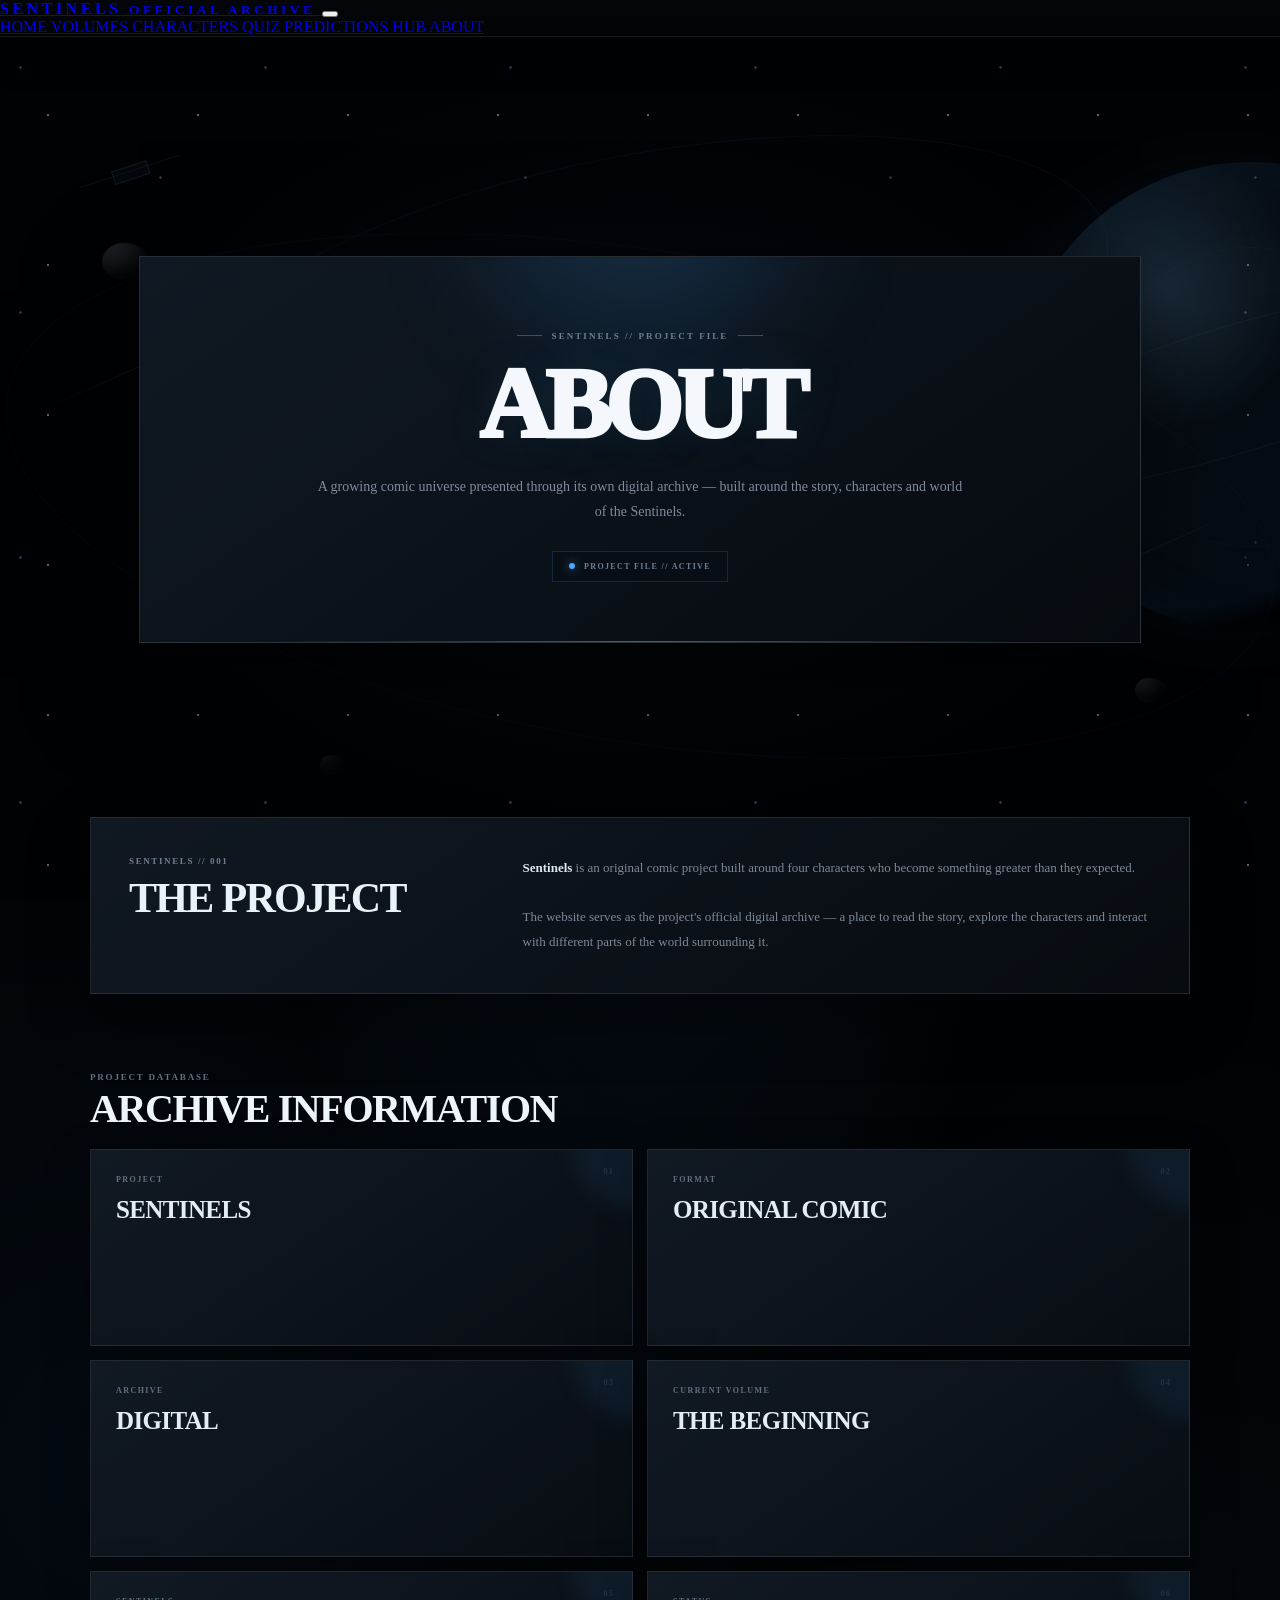
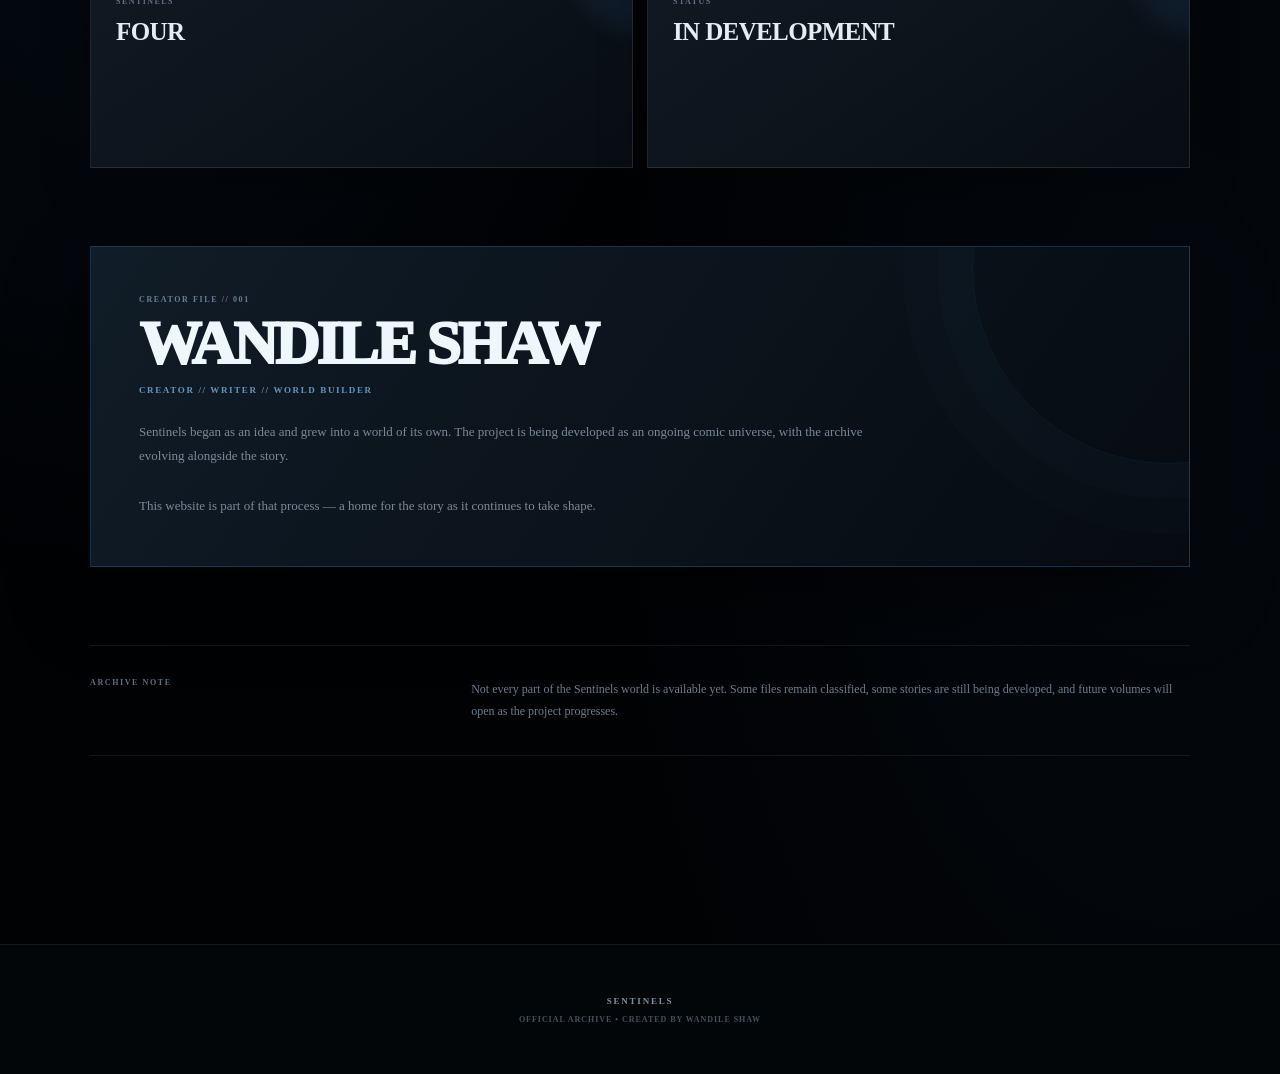
==== commit 6890824d: "Update about.html" ====
--- a/about.html
+++ b/about.html
@@ -9,11 +9,11 @@
         content="width=device-width, initial-scale=1.0"
     >
 
-    <title>Sentinels — About</title>
+    <title>SENTINELS — About</title>
 
     <meta
         name="description"
-        content="About the Sentinels project and official archive."
+        content="Learn about the Sentinels comic project, its creator, and the official digital archive."
     >
 
     <link rel="stylesheet" href="style.css">
@@ -21,189 +21,489 @@
     <style>
 
         /* =========================================================
-           ABOUT PAGE
-           SPACE / ARCHIVE TRANSMISSION
+           SENTINELS — ABOUT
+           COMMAND ARCHIVE DESIGN
         ========================================================= */
 
+        :root {
+            --about-black: #010204;
+            --about-panel: #080d13;
+            --about-panel-2: #0c131c;
+            --about-panel-3: #111b26;
+
+            --about-white: #f4f8fc;
+            --about-silver: #b8c4d1;
+            --about-muted: #7c8998;
+            --about-dim: #4c5867;
+
+            --about-blue: #4aa8ff;
+            --about-blue-soft: #83c7ff;
+
+            --about-border: rgba(255,255,255,.10);
+            --about-blue-border: rgba(74,168,255,.22);
+        }
+
+
+        /* =========================================================
+           PAGE
+        ========================================================= */
+
         body.about-page {
-            background: #02050a;
+            margin: 0;
+
+            min-height: 100vh;
+
             overflow-x: hidden;
-        }
-
-        .about-page {
-            position: relative;
-            min-height: 100vh;
+
+            color:
+                var(--about-white);
 
             background:
                 radial-gradient(
-                    ellipse at 50% 5%,
-                    rgba(28, 76, 125, 0.17),
-                    transparent 42%
+                    ellipse at 50% -10%,
+                    rgba(37,91,143,.24),
+                    transparent 48%
                 ),
                 radial-gradient(
-                    ellipse at 85% 45%,
-                    rgba(24, 91, 125, 0.06),
-                    transparent 34%
+                    ellipse at 8% 55%,
+                    rgba(28,76,125,.11),
+                    transparent 35%
                 ),
                 radial-gradient(
-                    ellipse at 10% 80%,
-                    rgba(31, 59, 112, 0.06),
-                    transparent 34%
+                    ellipse at 92% 75%,
+                    rgba(28,63,105,.10),
+                    transparent 36%
                 ),
-                #02050a;
+                #010204;
         }
 
 
         /* =========================================================
-           SPACE FIELD
+           SPACE BACKGROUND
         ========================================================= */
 
         .about-space {
             position: fixed;
+
             inset: 0;
-            z-index: 0;
+
+            z-index: -10;
+
+            overflow: hidden;
+
             pointer-events: none;
-            overflow: hidden;
-        }
+
+            background:
+                radial-gradient(
+                    ellipse at center,
+                    rgba(9,27,45,.25),
+                    transparent 62%
+                ),
+                #010204;
+        }
+
+
+        /* STAR FIELD */
 
         .about-space::before {
             content: "";
 
             position: absolute;
-            inset: 0;
+
+            inset: -15%;
 
             background-image:
+
                 radial-gradient(
-                    1px 1px at 7% 19%,
-                    rgba(255,255,255,0.65),
-                    transparent
+                    circle,
+                    rgba(255,255,255,.78) 0 1px,
+                    transparent 1.6px
                 ),
+
                 radial-gradient(
-                    1px 1px at 15% 62%,
-                    rgba(125,195,255,0.5),
-                    transparent
+                    circle,
+                    rgba(120,190,255,.62) 0 1px,
+                    transparent 1.6px
                 ),
+
                 radial-gradient(
-                    1px 1px at 24% 34%,
-                    rgba(255,255,255,0.5),
-                    transparent
-                ),
+                    circle,
+                    rgba(255,255,255,.42) 0 1px,
+                    transparent 1.5px
+                );
+
+            background-size:
+                150px 150px,
+                245px 245px,
+                365px 365px;
+
+            background-position:
+                15px 25px,
+                90px 80px,
+                170px 130px;
+
+            opacity: .48;
+
+            animation:
+                aboutStars 110s linear infinite;
+        }
+
+
+        @keyframes aboutStars {
+
+            from {
+                transform:
+                    translate3d(0,0,0);
+            }
+
+            to {
+                transform:
+                    translate3d(-110px,70px,0);
+            }
+
+        }
+
+
+        /* =========================================================
+           PLANET
+        ========================================================= */
+
+        .about-planet {
+            position: absolute;
+
+            width: 470px;
+            height: 470px;
+
+            right: -205px;
+            top: 18%;
+
+            border-radius: 50%;
+
+            background:
                 radial-gradient(
-                    1px 1px at 33% 79%,
-                    rgba(130,205,255,0.42),
-                    transparent
-                ),
-                radial-gradient(
-                    1px 1px at 45% 15%,
-                    rgba(255,255,255,0.55),
-                    transparent
-                ),
-                radial-gradient(
-                    1px 1px at 56% 69%,
-                    rgba(135,205,255,0.45),
-                    transparent
-                ),
-                radial-gradient(
-                    1px 1px at 68% 27%,
-                    rgba(255,255,255,0.55),
-                    transparent
-                ),
-                radial-gradient(
-                    1px 1px at 79% 83%,
-                    rgba(120,195,255,0.45),
-                    transparent
-                ),
-                radial-gradient(
-                    1px 1px at 89% 48%,
-                    rgba(255,255,255,0.5),
-                    transparent
-                ),
-                radial-gradient(
-                    1px 1px at 96% 17%,
-                    rgba(130,195,255,0.4),
+                    circle at 32% 27%,
+                    rgba(107,174,226,.38),
+                    rgba(40,81,117,.22) 30%,
+                    rgba(8,19,31,.94) 68%,
+                    #010204 73%
+                );
+
+            box-shadow:
+                inset 30px 15px 65px rgba(70,150,211,.08),
+                -25px 0 85px rgba(50,130,195,.09);
+
+            opacity: .62;
+        }
+
+
+        .about-planet::before {
+            content: "";
+
+            position: absolute;
+
+            width: 560px;
+            height: 125px;
+
+            left: -65px;
+            top: 165px;
+
+            border:
+                1px solid
+                rgba(104,181,232,.10);
+
+            border-radius: 50%;
+
+            transform:
+                rotate(-17deg);
+        }
+
+
+        .about-planet::after {
+            content: "";
+
+            position: absolute;
+
+            inset: 18%;
+
+            border-radius: 50%;
+
+            border:
+                1px solid
+                rgba(123,196,241,.04);
+        }
+
+
+        /* =========================================================
+           ORBIT
+        ========================================================= */
+
+        .about-orbit {
+            position: absolute;
+
+            left: 50%;
+
+            border-radius: 50%;
+
+            border:
+                1px solid
+                rgba(84,170,225,.055);
+
+            transform:
+                translateX(-50%)
+                rotate(-11deg);
+        }
+
+
+        .about-orbit.one {
+            width: 950px;
+            height: 340px;
+
+            top: 155px;
+        }
+
+
+        .about-orbit.two {
+            width: 1280px;
+            height: 490px;
+
+            top: 250px;
+
+            transform:
+                translateX(-50%)
+                rotate(9deg);
+
+            opacity: .65;
+        }
+
+
+        /* =========================================================
+           FLOATING DEBRIS
+        ========================================================= */
+
+        .about-debris {
+            position: absolute;
+
+            border-radius:
+                46% 54% 51% 49% /
+                54% 43% 57% 46%;
+
+            background:
+                linear-gradient(
+                    135deg,
+                    #68737e,
+                    #1b222a
+                );
+
+            box-shadow:
+                inset -8px -10px 15px rgba(0,0,0,.85);
+
+            opacity: .28;
+
+            animation:
+                aboutFloat 18s ease-in-out infinite alternate;
+        }
+
+
+        .about-debris.one {
+            width: 46px;
+            height: 36px;
+
+            left: 8%;
+            top: 27%;
+        }
+
+
+        .about-debris.two {
+            width: 30px;
+            height: 24px;
+
+            right: 9%;
+            bottom: 22%;
+
+            animation-delay: -5s;
+        }
+
+
+        .about-debris.three {
+            width: 24px;
+            height: 19px;
+
+            left: 25%;
+            bottom: 14%;
+
+            opacity: .18;
+
+            animation-delay: -10s;
+        }
+
+
+        @keyframes aboutFloat {
+
+            from {
+                transform:
+                    translate3d(0,0,0)
+                    rotate(0deg);
+            }
+
+            to {
+                transform:
+                    translate3d(28px,-22px,0)
+                    rotate(100deg);
+            }
+
+        }
+
+
+        /* =========================================================
+           SATELLITE
+        ========================================================= */
+
+        .about-satellite {
+            position: absolute;
+
+            width: 105px;
+            height: 20px;
+
+            left: 6%;
+            top: 18%;
+
+            opacity: .18;
+
+            transform:
+                rotate(-18deg);
+
+            animation:
+                satelliteMove 13s ease-in-out infinite alternate;
+        }
+
+
+        .about-satellite::before {
+            content: "";
+
+            position: absolute;
+
+            left: 35px;
+            top: 4px;
+
+            width: 35px;
+            height: 12px;
+
+            border:
+                1px solid
+                rgba(180,215,240,.55);
+
+            background:
+                rgba(40,63,83,.5);
+        }
+
+
+        .about-satellite::after {
+            content: "";
+
+            position: absolute;
+
+            left: 0;
+            top: 9px;
+
+            width: 105px;
+            height: 1px;
+
+            background:
+                rgba(110,180,230,.4);
+
+            box-shadow:
+                0 0 12px
+                rgba(70,150,220,.3);
+        }
+
+
+        @keyframes satelliteMove {
+
+            from {
+                transform:
+                    translate3d(0,0,0)
+                    rotate(-18deg);
+            }
+
+            to {
+                transform:
+                    translate3d(25px,-14px,0)
+                    rotate(-14deg);
+            }
+
+        }
+
+
+        /* =========================================================
+           ENERGY STREAKS
+        ========================================================= */
+
+        .about-streak {
+            position: absolute;
+
+            width: 190px;
+            height: 1px;
+
+            background:
+                linear-gradient(
+                    90deg,
+                    transparent,
+                    rgba(88,175,245,.55),
                     transparent
                 );
 
-            background-size:
-                230px 210px,
-                310px 280px,
-                270px 240px,
-                360px 330px,
-                290px 260px,
-                400px 360px,
-                250px 230px,
-                370px 340px,
-                320px 290px,
-                440px 390px;
-
-            opacity: 0.72;
-        }
-
-        .about-space::after {
-            content: "";
-
-            position: absolute;
-
-            width: 900px;
-            height: 480px;
-
-            top: 8%;
-            left: 50%;
+            opacity: .18;
 
             transform:
-                translateX(-50%)
-                rotate(-9deg);
-
-            background:
-                radial-gradient(
-                    ellipse,
-                    rgba(30,105,165,0.11),
-                    transparent 66%
-                );
-
-            filter: blur(25px);
-        }
-
-
-        /* =========================================================
-           ORBITS
-        ========================================================= */
-
-        .about-orbit {
-            position: absolute;
-
-            border:
-                1px solid
-                rgba(80,165,220,0.055);
-
-            border-radius: 50%;
-        }
-
-        .about-orbit.one {
-            width: 920px;
-            height: 350px;
-
-            top: 110px;
-            left: 50%;
-
-            transform:
-                translateX(-50%)
-                rotate(-13deg);
-        }
-
-        .about-orbit.two {
-            width: 1250px;
-            height: 470px;
-
-            top: 210px;
-            left: 50%;
-
-            transform:
-                translateX(-50%)
-                rotate(12deg);
-
-            border-color:
-                rgba(90,165,220,0.035);
+                rotate(-24deg);
+
+            animation:
+                aboutStreak 8s linear infinite;
+        }
+
+
+        .about-streak.one {
+            left: 3%;
+            top: 41%;
+
+            animation-delay: -3s;
+        }
+
+
+        .about-streak.two {
+            right: 3%;
+            top: 62%;
+
+            width: 220px;
+
+            animation-delay: -6s;
+        }
+
+
+        @keyframes aboutStreak {
+
+            0%,
+            72%,
+            100% {
+                opacity: 0;
+
+                transform:
+                    translateX(-90px)
+                    rotate(-24deg);
+            }
+
+            80% {
+                opacity: .24;
+            }
+
+            90% {
+                opacity: 0;
+
+                transform:
+                    translateX(180px)
+                    rotate(-24deg);
+            }
+
         }
 
 
@@ -213,150 +513,223 @@
 
         .about-hero {
             position: relative;
-            z-index: 2;
-
-            min-height: 62vh;
+
+            z-index: 1;
+
+            min-height: 65vh;
 
             display: flex;
+
             align-items: center;
             justify-content: center;
 
             padding:
-                130px
-                24px
-                70px;
+                120px
+                22px
+                65px;
 
             text-align: center;
         }
 
-        .about-hero-content {
-            max-width: 850px;
-        }
+
+        .about-hero-card {
+            position: relative;
+
+            width:
+                min(
+                    940px,
+                    100%
+                );
+
+            padding:
+                65px
+                30px
+                60px;
+
+            overflow: hidden;
+
+            background:
+                linear-gradient(
+                    145deg,
+                    #101923,
+                    #060a0f
+                );
+
+            border:
+                1px solid
+                rgba(255,255,255,.12);
+
+            box-shadow:
+                0 35px 100px
+                rgba(0,0,0,.55);
+        }
+
+
+        .about-hero-card::before {
+            content: "";
+
+            position: absolute;
+
+            width: 300px;
+            height: 300px;
+
+            left: 50%;
+            top: -210px;
+
+            transform:
+                translateX(-50%);
+
+            border-radius: 50%;
+
+            background:
+                rgba(54,151,232,.17);
+
+            filter:
+                blur(60px);
+        }
+
+
+        .about-hero-card::after {
+            content: "";
+
+            position: absolute;
+
+            left: 13%;
+            right: 13%;
+            bottom: 0;
+
+            height: 1px;
+
+            background:
+                linear-gradient(
+                    90deg,
+                    transparent,
+                    rgba(76,169,237,.58),
+                    transparent
+                );
+        }
+
 
         .about-kicker {
+            position: relative;
+
+            z-index: 2;
+
             display: inline-flex;
+
             align-items: center;
-            gap: 12px;
-
-            margin-bottom: 24px;
-
-            color:
-                rgba(
-                    125,
-                    195,
-                    240,
-                    0.58
-                );
-
-            font-size: 0.66rem;
-            font-weight: 700;
-            letter-spacing: 0.27em;
+            gap: 10px;
+
+            color:
+                #718091;
+
+            font-size: 9px;
+            font-weight: 900;
+
+            letter-spacing: .23em;
 
             text-transform: uppercase;
         }
+
 
         .about-kicker::before,
         .about-kicker::after {
             content: "";
 
-            width: 28px;
+            width: 25px;
             height: 1px;
 
             background:
-                linear-gradient(
-                    to right,
-                    transparent,
-                    rgba(100,190,240,0.45)
-                );
-        }
-
-        .about-kicker::after {
-            background:
-                linear-gradient(
-                    to left,
-                    transparent,
-                    rgba(100,190,240,0.45)
-                );
-        }
+                rgba(82,166,225,.42);
+        }
+
 
         .about-title {
-            margin: 0;
-
-            color: #edf7ff;
+            position: relative;
+
+            z-index: 2;
+
+            margin:
+                22px
+                0
+                0;
 
             font-size:
                 clamp(
-                    3.8rem,
+                    55px,
                     10vw,
-                    7.5rem
+                    100px
                 );
 
-            line-height: 0.86;
-
-            letter-spacing: -0.065em;
-
-            font-weight: 900;
+            line-height: .84;
+
+            font-weight: 950;
+
+            letter-spacing: -.065em;
+
+            text-transform: uppercase;
 
             text-shadow:
-                0 0 40px
-                rgba(55,155,225,0.1);
-        }
+                0 0 45px
+                rgba(58,155,224,.12);
+        }
+
 
         .about-intro {
+            position: relative;
+
+            z-index: 2;
+
             max-width: 650px;
 
             margin:
-                30px
+                27px
                 auto
                 0;
 
             color:
-                rgba(
-                    185,
-                    210,
-                    230,
-                    0.55
-                );
+                #808c9b;
+
+            font-size: 14px;
 
             line-height: 1.8;
         }
 
 
-        /* =========================================================
-           STATUS
-        ========================================================= */
-
         .about-status {
+            position: relative;
+
+            z-index: 2;
+
             display: inline-flex;
+
             align-items: center;
-            gap: 10px;
-
-            margin-top: 30px;
+            gap: 9px;
+
+            margin-top: 27px;
 
             padding:
                 10px
-                15px;
+                16px;
+
+            background:
+                #080e15;
 
             border:
                 1px solid
-                rgba(90,175,230,0.14);
-
-            background:
-                rgba(7,20,32,0.72);
-
-            color:
-                rgba(
-                    145,
-                    200,
-                    235,
-                    0.58
-                );
-
-            font-size: 0.62rem;
-            letter-spacing: 0.17em;
+                rgba(74,168,255,.18);
+
+            color:
+                #708092;
+
+            font-size: 8px;
+            font-weight: 900;
+
+            letter-spacing: .17em;
 
             text-transform: uppercase;
         }
+
 
         .about-status-dot {
             width: 6px;
@@ -364,11 +737,29 @@
 
             border-radius: 50%;
 
-            background: #66c8ff;
+            background:
+                var(--about-blue);
 
             box-shadow:
-                0 0 8px
-                rgba(75,190,255,0.8);
+                0 0 11px
+                rgba(74,168,255,.8);
+
+            animation:
+                statusPulse 2s ease-in-out infinite;
+        }
+
+
+        @keyframes statusPulse {
+
+            0%,
+            100% {
+                opacity: .45;
+            }
+
+            50% {
+                opacity: 1;
+            }
+
         }
 
 
@@ -378,200 +769,285 @@
 
         .about-content {
             position: relative;
-            z-index: 3;
+
+            z-index: 2;
 
             width:
                 min(
-                    1060px,
+                    1100px,
                     calc(100% - 40px)
                 );
 
             margin: 0 auto;
 
             padding:
-                25px
+                10px
                 0
                 110px;
         }
 
+
         .about-section {
-            margin-bottom: 90px;
-        }
+            margin-bottom: 78px;
+        }
+
+
+        .about-section-heading {
+            margin-bottom: 20px;
+        }
+
 
         .about-section-label {
-            margin: 0 0 10px;
-
-            color:
-                rgba(
-                    105,
-                    185,
-                    235,
-                    0.52
-                );
-
-            font-size: 0.64rem;
-            font-weight: 700;
-            letter-spacing: 0.21em;
+            display: block;
+
+            margin-bottom: 7px;
+
+            color:
+                #617083;
+
+            font-size: 9px;
+            font-weight: 900;
+
+            letter-spacing: .2em;
 
             text-transform: uppercase;
         }
+
 
         .about-section-title {
             margin: 0;
 
-            color: #edf6fc;
+            color:
+                #edf4fa;
 
             font-size:
                 clamp(
-                    1.9rem,
+                    27px,
                     4vw,
-                    3rem
+                    40px
                 );
 
-            letter-spacing: -0.04em;
+            line-height: 1;
+
+            letter-spacing: -.035em;
+
+            text-transform: uppercase;
         }
 
 
         /* =========================================================
-           MAIN TRANSMISSION
+           PROJECT TRANSMISSION
         ========================================================= */
 
-        .about-transmission {
+        .project-card {
             display: grid;
 
             grid-template-columns:
-                0.75fr
-                1.25fr;
-
-            gap: 60px;
-
-            padding:
-                45px
-                0;
-
-            border-top:
-                1px solid
-                rgba(90,170,220,0.1);
-
-            border-bottom:
-                1px solid
-                rgba(90,170,220,0.1);
-        }
-
-        .about-transmission-title {
-            margin: 0;
-
-            color:
-                rgba(
-                    190,
-                    220,
-                    240,
-                    0.75
-                );
-
-            font-size: 0.7rem;
-            font-weight: 700;
-            letter-spacing: 0.19em;
-
-            text-transform: uppercase;
-        }
-
-        .about-transmission-text {
-            margin: 0;
-
-            color:
-                rgba(
-                    185,
-                    210,
-                    230,
-                    0.52
-                );
-
-            font-size: 1rem;
-            line-height: 1.9;
-        }
-
-        .about-transmission-text strong {
-            color:
-                rgba(
-                    225,
-                    240,
-                    250,
-                    0.82
-                );
-
-            font-weight: 600;
-        }
-
-
-        /* =========================================================
-           PROJECT DATA
-        ========================================================= */
-
-        .about-data {
-            display: grid;
-
-            grid-template-columns:
-                repeat(
-                    3,
-                    1fr
-                );
-
-            gap: 14px;
-
-            margin-top: 30px;
-        }
-
-        .about-data-card {
-            padding: 25px;
-
-            min-height: 145px;
+                .72fr
+                1.28fr;
+
+            gap: 40px;
+
+            padding: 38px;
 
             background:
                 linear-gradient(
                     145deg,
-                    rgba(8,20,32,0.96),
-                    rgba(3,7,12,0.99)
+                    #101821,
+                    #070b10
                 );
 
             border:
                 1px solid
-                rgba(100,175,220,0.11);
+                var(--about-border);
 
             box-shadow:
-                inset 0 1px 0
-                rgba(255,255,255,0.025);
-        }
-
-        .about-data-label {
-            color:
-                rgba(
-                    105,
-                    185,
-                    235,
-                    0.48
+                0 25px 60px
+                rgba(0,0,0,.38);
+        }
+
+
+        .project-label {
+            color:
+                #718091;
+
+            font-size: 9px;
+            font-weight: 900;
+
+            letter-spacing: .18em;
+
+            text-transform: uppercase;
+        }
+
+
+        .project-title {
+            margin-top: 12px;
+
+            color:
+                #e8f2fa;
+
+            font-size:
+                clamp(
+                    26px,
+                    4vw,
+                    42px
                 );
 
-            font-size: 0.6rem;
+            line-height: .98;
+
+            letter-spacing: -.04em;
+
+            text-transform: uppercase;
+        }
+
+
+        .project-text {
+            margin: 0;
+
+            color:
+                #7d8998;
+
+            font-size: 13px;
+
+            line-height: 1.9;
+        }
+
+
+        .project-text strong {
+            color:
+                #dce9f3;
+
             font-weight: 700;
-            letter-spacing: 0.17em;
+        }
+
+
+        /* =========================================================
+           DATA GRID
+        ========================================================= */
+
+        .about-data {
+            display: grid;
+
+            grid-template-columns:
+                repeat(2, minmax(0, 1fr));
+
+            gap: 14px;
+        }
+
+
+        .data-card {
+            position: relative;
+
+            min-height: 145px;
+
+            padding: 25px;
+
+            overflow: hidden;
+
+            background:
+                linear-gradient(
+                    145deg,
+                    #111923,
+                    #080d13
+                );
+
+            border:
+                1px solid
+                rgba(255,255,255,.095);
+
+            box-shadow:
+                0 18px 45px
+                rgba(0,0,0,.32);
+
+            transition:
+                transform .3s ease,
+                border-color .3s ease;
+        }
+
+
+        .data-card::before {
+            content: "";
+
+            position: absolute;
+
+            width: 130px;
+            height: 130px;
+
+            right: -70px;
+            top: -70px;
+
+            border-radius: 50%;
+
+            background:
+                rgba(57,148,224,.08);
+
+            filter:
+                blur(10px);
+        }
+
+
+        .data-card:hover {
+            transform:
+                translateY(-5px);
+
+            border-color:
+                rgba(74,168,255,.25);
+        }
+
+
+        .data-number {
+            position: absolute;
+
+            right: 18px;
+            top: 16px;
+
+            color:
+                #26313e;
+
+            font-size: 9px;
+            font-weight: 900;
+
+            letter-spacing: .1em;
+        }
+
+
+        .data-label {
+            position: relative;
+
+            color:
+                #617082;
+
+            font-size: 8px;
+            font-weight: 900;
+
+            letter-spacing: .18em;
 
             text-transform: uppercase;
         }
 
-        .about-data-value {
-            margin: 13px 0 0;
-
-            color:
-                rgba(
-                    230,
-                    242,
-                    250,
-                    0.85
+
+        .data-value {
+            position: relative;
+
+            margin-top: 13px;
+
+            color:
+                #e3edf4;
+
+            font-size:
+                clamp(
+                    18px,
+                    3vw,
+                    25px
                 );
 
-            font-size: 1.1rem;
-            letter-spacing: -0.02em;
+            line-height: 1.05;
+
+            font-weight: 850;
+
+            letter-spacing: -.025em;
+
+            text-transform: uppercase;
         }
 
 
@@ -579,129 +1055,129 @@
            CREATOR FILE
         ========================================================= */
 
-        .creator-file {
+        .creator-card {
             position: relative;
 
-            padding: 45px;
-
             overflow: hidden;
+
+            padding: 48px;
 
             background:
                 linear-gradient(
-                    115deg,
-                    rgba(8,25,40,0.98),
-                    rgba(3,8,14,0.99)
+                    125deg,
+                    #101c27,
+                    #060b11
                 );
 
             border:
                 1px solid
-                rgba(90,175,225,0.14);
-        }
-
-        .creator-file::before {
+                var(--about-blue-border);
+
+            box-shadow:
+                0 30px 75px
+                rgba(0,0,0,.48);
+        }
+
+
+        .creator-card::before {
             content: "";
 
             position: absolute;
 
-            width: 430px;
-            height: 430px;
-
-            right: -190px;
-            top: -190px;
+            width: 390px;
+            height: 390px;
+
+            right: -175px;
+            top: -175px;
 
             border-radius: 50%;
 
             border:
                 1px solid
-                rgba(80,175,230,0.07);
+                rgba(83,173,230,.08);
 
             box-shadow:
-                0 0 0 30px
-                rgba(70,160,220,0.015),
-
-                0 0 0 60px
-                rgba(70,160,220,0.01);
-        }
-
-        .creator-file-content {
+                0 0 0 35px
+                rgba(83,173,230,.015),
+
+                0 0 0 70px
+                rgba(83,173,230,.01);
+        }
+
+
+        .creator-content {
             position: relative;
+
             z-index: 2;
 
-            max-width: 720px;
-        }
-
-        .creator-file-label {
-            color:
-                rgba(
-                    105,
-                    190,
-                    240,
-                    0.5
-                );
-
-            font-size: 0.62rem;
-            font-weight: 700;
-            letter-spacing: 0.2em;
+            max-width: 750px;
+        }
+
+
+        .creator-label {
+            color:
+                #688097;
+
+            font-size: 8px;
+            font-weight: 900;
+
+            letter-spacing: .2em;
 
             text-transform: uppercase;
         }
 
-        .creator-file-name {
+
+        .creator-name {
             margin:
                 12px
                 0
                 0;
 
-            color: #eef8ff;
+            color:
+                #eef7fc;
 
             font-size:
                 clamp(
-                    2rem,
-                    5vw,
-                    3.5rem
+                    35px,
+                    6vw,
+                    62px
                 );
 
-            line-height: 1;
-
-            letter-spacing: -0.045em;
-        }
-
-        .creator-file-role {
+            line-height: .9;
+
+            font-weight: 950;
+
+            letter-spacing: -.05em;
+        }
+
+
+        .creator-role {
+            margin-top: 13px;
+
+            color:
+                #6596bc;
+
+            font-size: 9px;
+            font-weight: 900;
+
+            letter-spacing: .18em;
+
+            text-transform: uppercase;
+        }
+
+
+        .creator-text {
             margin:
-                12px
+                25px
                 0
                 0;
 
             color:
-                rgba(
-                    130,
-                    195,
-                    235,
-                    0.58
-                );
-
-            font-size: 0.68rem;
-            font-weight: 700;
-            letter-spacing: 0.16em;
-
-            text-transform: uppercase;
-        }
-
-        .creator-file-text {
-            margin:
-                24px
-                0
-                0;
-
-            color:
-                rgba(
-                    185,
-                    210,
-                    230,
-                    0.52
-                );
-
-            line-height: 1.85;
+                #7c8998;
+
+            font-size: 13px;
+
+            line-height: 1.9;
         }
 
 
@@ -709,56 +1185,49 @@
            ARCHIVE NOTE
         ========================================================= */
 
-        .about-note {
+        .archive-note {
             display: grid;
 
             grid-template-columns:
-                1fr
-                2fr;
-
-            gap: 40px;
-
-            padding:
-                35px
-                0;
+                .65fr
+                1.35fr;
+
+            gap: 35px;
+
+            padding: 32px 0;
 
             border-top:
                 1px solid
-                rgba(90,170,220,0.09);
+                rgba(255,255,255,.08);
 
             border-bottom:
                 1px solid
-                rgba(90,170,220,0.09);
-        }
-
-        .about-note-label {
-            color:
-                rgba(
-                    105,
-                    185,
-                    235,
-                    0.45
-                );
-
-            font-size: 0.61rem;
-            font-weight: 700;
-            letter-spacing: 0.18em;
+                rgba(255,255,255,.08);
+        }
+
+
+        .archive-note-label {
+            color:
+                #617083;
+
+            font-size: 8px;
+            font-weight: 900;
+
+            letter-spacing: .2em;
 
             text-transform: uppercase;
         }
 
-        .about-note-text {
+
+        .archive-note-text {
             margin: 0;
 
             color:
-                rgba(
-                    180,
-                    205,
-                    225,
-                    0.46
-                );
-
-            line-height: 1.8;
+                #6f7c8b;
+
+            font-size: 12px;
+
+            line-height: 1.85;
         }
 
 
@@ -768,101 +1237,71 @@
 
         .about-footer {
             position: relative;
+
             z-index: 3;
 
             padding:
-                32px
-                20px
-                40px;
+                42px
+                20px;
+
+            text-align: center;
+
+            background:
+                #030609;
 
             border-top:
                 1px solid
-                rgba(90,170,220,0.08);
-
-            background:
-                rgba(1,4,8,0.7);
-
-            text-align: center;
-        }
-
-        .about-footer-brand {
-            margin: 0;
-
-            color:
-                rgba(
-                    180,
-                    220,
-                    245,
-                    0.72
-                );
-
-            font-size: 0.7rem;
+                rgba(255,255,255,.07);
+        }
+
+
+        .footer-title {
+            color:
+                #84909e;
+
+            font-size: 9px;
+            font-weight: 900;
+
+            letter-spacing: .2em;
+        }
+
+
+        .footer-text {
+            margin-top: 9px;
+
+            color:
+                #46515e;
+
+            font-size: 8px;
             font-weight: 800;
-            letter-spacing: 0.2em;
-        }
-
-        .about-footer-text {
-            margin: 9px 0 0;
-
-            color:
-                rgba(
-                    160,
-                    190,
-                    210,
-                    0.27
-                );
-
-            font-size: 0.63rem;
-            letter-spacing: 0.08em;
+
+            letter-spacing: .12em;
         }
 
 
         /* =========================================================
-           RESPONSIVE
+           MOBILE
         ========================================================= */
 
         @media (max-width: 800px) {
-
-            .about-transmission {
-                grid-template-columns: 1fr;
-                gap: 20px;
-            }
-
-            .about-data {
-                grid-template-columns: 1fr 1fr;
-            }
-
-            .about-note {
-                grid-template-columns: 1fr;
-                gap: 15px;
-            }
-
-        }
-
-
-        @media (max-width: 600px) {
 
             .about-hero {
                 min-height: 58vh;
 
                 padding:
-                    110px
+                    105px
+                    16px
+                    55px;
+            }
+
+
+            .about-hero-card {
+                padding:
+                    48px
                     20px
-                    60px;
-            }
-
-            .about-title {
-                font-size:
-                    clamp(
-                        3.5rem,
-                        17vw,
-                        5.5rem
-                    );
-            }
-
-            .about-intro {
-                font-size: 0.88rem;
-            }
+                    45px;
+            }
+
 
             .about-content {
                 width:
@@ -871,30 +1310,104 @@
                 padding-bottom: 80px;
             }
 
-            .about-section {
-                margin-bottom: 70px;
-            }
-
-            .about-transmission {
-                padding:
-                    32px
-                    0;
-            }
+
+            .project-card {
+                grid-template-columns: 1fr;
+
+                gap: 22px;
+
+                padding: 30px 25px;
+            }
+
 
             .about-data {
                 grid-template-columns: 1fr;
             }
 
-            .creator-file {
-                padding: 32px 25px;
-            }
+
+            .creator-card {
+                padding:
+                    35px
+                    25px;
+            }
+
+
+            .archive-note {
+                grid-template-columns: 1fr;
+
+                gap: 14px;
+            }
+
+
+            .about-planet {
+                width: 340px;
+                height: 340px;
+
+                right: -190px;
+
+                opacity: .45;
+            }
+
 
             .about-orbit.one {
-                width: 650px;
-            }
+                width: 680px;
+            }
+
 
             .about-orbit.two {
-                width: 850px;
+                width: 900px;
+            }
+
+
+            .about-satellite {
+                left: -15px;
+
+                opacity: .13;
+            }
+
+        }
+
+
+        @media (max-width: 430px) {
+
+            .about-title {
+                font-size: 54px;
+            }
+
+
+            .about-intro {
+                font-size: 12px;
+            }
+
+
+            .project-title {
+                font-size: 27px;
+            }
+
+
+            .creator-name {
+                font-size: 38px;
+            }
+
+        }
+
+
+        /* =========================================================
+           REDUCED MOTION
+        ========================================================= */
+
+        @media (prefers-reduced-motion: reduce) {
+
+            *,
+            *::before,
+            *::after {
+                animation-duration: .01ms !important;
+
+                animation-iteration-count: 1 !important;
+
+                transition-duration: .01ms !important;
+
+                scroll-behavior: auto !important;
             }
 
         }
@@ -908,14 +1421,31 @@
 
 
     <!-- =========================================================
-         SPACE ATMOSPHERE
+         SPACE ENVIRONMENT
     ========================================================== -->
 
-    <div class="about-space" aria-hidden="true">
+    <div
+        class="about-space"
+        aria-hidden="true"
+    >
+
+        <div class="about-planet"></div>
 
         <div class="about-orbit one"></div>
 
         <div class="about-orbit two"></div>
+
+        <div class="about-satellite"></div>
+
+        <div class="about-debris one"></div>
+
+        <div class="about-debris two"></div>
+
+        <div class="about-debris three"></div>
+
+        <div class="about-streak one"></div>
+
+        <div class="about-streak two"></div>
 
     </div>
 
@@ -932,8 +1462,13 @@
                 href="index.html"
                 class="site-brand"
             >
+
                 <span>SENTINELS</span>
-                <small>OFFICIAL ARCHIVE</small>
+
+                <small>
+                    OFFICIAL ARCHIVE
+                </small>
+
             </a>
 
 
@@ -972,7 +1507,7 @@
                     QUIZ
                 </a>
 
-                <a href="predictions.html">
+                <a href="prediction.html">
                     PREDICTIONS
                 </a>
 
@@ -1007,7 +1542,7 @@
 
         <section class="about-hero">
 
-            <div class="about-hero-content">
+            <div class="about-hero-card">
 
                 <div class="about-kicker">
                     SENTINELS // PROJECT FILE
@@ -1052,14 +1587,23 @@
 
             <section class="about-section">
 
-                <div class="about-transmission">
-
-                    <h2 class="about-transmission-title">
-                        THE PROJECT
-                    </h2>
-
-
-                    <p class="about-transmission-text">
+                <div class="project-card">
+
+                    <div>
+
+                        <div class="project-label">
+                            SENTINELS // 001
+                        </div>
+
+                        <h2 class="project-title">
+                            The Project
+                        </h2>
+
+                    </div>
+
+
+                    <p class="project-text">
+
                         <strong>Sentinels</strong> is an original
                         comic project built around four characters
                         who become something greater than they
@@ -1071,6 +1615,7 @@
                         digital archive — a place to read the story,
                         explore the characters and interact with
                         different parts of the world surrounding it.
+
                     </p>
 
                 </div>
@@ -1079,99 +1624,128 @@
 
 
             <!-- =================================================
-                 ARCHIVE DATA
+                 PROJECT DATA
             ================================================== -->
 
             <section class="about-section">
 
-                <p class="about-section-label">
-                    PROJECT DATA
-                </p>
-
-
-                <h2 class="about-section-title">
-                    Archive information.
-                </h2>
+                <div class="about-section-heading">
+
+                    <span class="about-section-label">
+                        PROJECT DATABASE
+                    </span>
+
+                    <h2 class="about-section-title">
+                        Archive Information
+                    </h2>
+
+                </div>
 
 
                 <div class="about-data">
 
-                    <div class="about-data-card">
-
-                        <div class="about-data-label">
+
+                    <article class="data-card">
+
+                        <span class="data-number">
+                            01
+                        </span>
+
+                        <div class="data-label">
                             PROJECT
                         </div>
 
-                        <div class="about-data-value">
+                        <div class="data-value">
                             SENTINELS
                         </div>
 
-                    </div>
-
-
-                    <div class="about-data-card">
-
-                        <div class="about-data-label">
+                    </article>
+
+
+                    <article class="data-card">
+
+                        <span class="data-number">
+                            02
+                        </span>
+
+                        <div class="data-label">
                             FORMAT
                         </div>
 
-                        <div class="about-data-value">
+                        <div class="data-value">
                             ORIGINAL COMIC
                         </div>
 
-                    </div>
-
-
-                    <div class="about-data-card">
-
-                        <div class="about-data-label">
+                    </article>
+
+
+                    <article class="data-card">
+
+                        <span class="data-number">
+                            03
+                        </span>
+
+                        <div class="data-label">
                             ARCHIVE
                         </div>
 
-                        <div class="about-data-value">
+                        <div class="data-value">
                             DIGITAL
                         </div>
 
-                    </div>
-
-
-                    <div class="about-data-card">
-
-                        <div class="about-data-label">
+                    </article>
+
+
+                    <article class="data-card">
+
+                        <span class="data-number">
+                            04
+                        </span>
+
+                        <div class="data-label">
                             CURRENT VOLUME
                         </div>
 
-                        <div class="about-data-value">
+                        <div class="data-value">
                             THE BEGINNING
                         </div>
 
-                    </div>
-
-
-                    <div class="about-data-card">
-
-                        <div class="about-data-label">
+                    </article>
+
+
+                    <article class="data-card">
+
+                        <span class="data-number">
+                            05
+                        </span>
+
+                        <div class="data-label">
                             SENTINELS
                         </div>
 
-                        <div class="about-data-value">
+                        <div class="data-value">
                             FOUR
                         </div>
 
-                    </div>
-
-
-                    <div class="about-data-card">
-
-                        <div class="about-data-label">
+                    </article>
+
+
+                    <article class="data-card">
+
+                        <span class="data-number">
+                            06
+                        </span>
+
+                        <div class="data-label">
                             STATUS
                         </div>
 
-                        <div class="about-data-value">
+                        <div class="data-value">
                             IN DEVELOPMENT
                         </div>
 
-                    </div>
+                    </article>
+
 
                 </div>
 
@@ -1184,26 +1758,27 @@
 
             <section class="about-section">
 
-                <div class="creator-file">
-
-                    <div class="creator-file-content">
-
-                        <div class="creator-file-label">
+                <div class="creator-card">
+
+                    <div class="creator-content">
+
+                        <div class="creator-label">
                             CREATOR FILE // 001
                         </div>
 
 
-                        <h2 class="creator-file-name">
+                        <h2 class="creator-name">
                             WANDILE SHAW
                         </h2>
 
 
-                        <div class="creator-file-role">
+                        <div class="creator-role">
                             CREATOR // WRITER // WORLD BUILDER
                         </div>
 
 
-                        <p class="creator-file-text">
+                        <p class="creator-text">
+
                             Sentinels began as an idea and grew into
                             a world of its own. The project is being
                             developed as an ongoing comic universe,
@@ -1215,6 +1790,7 @@
                             This website is part of that process —
                             a home for the story as it continues to
                             take shape.
+
                         </p>
 
                     </div>
@@ -1230,19 +1806,21 @@
 
             <section class="about-section">
 
-                <div class="about-note">
-
-                    <div class="about-note-label">
+                <div class="archive-note">
+
+                    <div class="archive-note-label">
                         ARCHIVE NOTE
                     </div>
 
 
-                    <p class="about-note-text">
+                    <p class="archive-note-text">
+
                         Not every part of the Sentinels world is
                         available yet. Some files remain classified,
                         some stories are still being developed,
                         and future volumes will open as the project
                         progresses.
+
                     </p>
 
                 </div>
@@ -1261,18 +1839,23 @@
 
     <footer class="about-footer">
 
-        <p class="about-footer-brand">
+        <p class="footer-title">
             SENTINELS
         </p>
 
-        <p class="about-footer-text">
+        <p class="footer-text">
             OFFICIAL ARCHIVE • CREATED BY WANDILE SHAW
         </p>
 
     </footer>
 
 
+    <!-- =========================================================
+         SHARED SCRIPT
+    ========================================================== -->
+
     <script src="script.js"></script>
+
 
 </body>
 </html>
--- a/style.css
+++ b/style.css
@@ -1,2120 +1,727 @@
 /* =========================================================
-   SENTINELS — GLOBAL STYLE
-   Official Archive
-========================================================= */
-
-
-/* =========================================================
-   RESET
-========================================================= */
-
-* {
-    margin: 0;
-    padding: 0;
-    box-sizing: border-box;
-}
-
-html {
-    scroll-behavior: smooth;
-}
+   SENTINELS — V2 VISUAL OVERRIDE
+   Premium 3D Comic Headquarters
+   ========================================================= */
+
+/* ---------------------------------------------------------
+   GLOBAL DESIGN POLISH
+   --------------------------------------------------------- */
+
+:root {
+    --v2-card-radius: 18px;
+    --v2-section-width: min(1180px, 92vw);
+    --v2-card-shadow:
+        0 30px 70px rgba(0, 0, 0, 0.72),
+        0 8px 25px rgba(0, 0, 0, 0.55);
+}
+
+/* Cleaner page background */
 
 body {
-    min-height: 100vh;
     background:
         radial-gradient(
             circle at 50% -10%,
-            rgba(90, 110, 135, 0.13),
-            transparent 34%
+            rgba(70, 105, 145, 0.09),
+            transparent 32%
         ),
         radial-gradient(
-            circle at 15% 55%,
-            rgba(30, 65, 100, 0.06),
+            circle at 15% 45%,
+            rgba(40, 75, 115, 0.045),
             transparent 30%
         ),
-        #020305;
-    color: #f2f4f7;
-    font-family:
-        Arial,
-        Helvetica,
-        sans-serif;
-    overflow-x: hidden;
-    line-height: 1.6;
-}
-
-body.dossier-open {
-    overflow: hidden;
-}
-
-a {
-    color: inherit;
-    text-decoration: none;
-}
-
-button {
-    font: inherit;
-}
-
-img {
-    display: block;
-    max-width: 100%;
-}
-
-::selection {
-    background: rgba(255, 255, 255, 0.18);
-    color: #ffffff;
-}
-
-
-/* =========================================================
-   BACKGROUND ATMOSPHERE
-========================================================= */
-
-body::before {
-    content: "";
-    position: fixed;
-    inset: 0;
-    pointer-events: none;
-    z-index: -3;
-
-    background-image:
         radial-gradient(
-            circle at 15% 20%,
-            rgba(255, 255, 255, 0.5) 0 1px,
-            transparent 1.5px
+            circle at 85% 70%,
+            rgba(90, 45, 90, 0.035),
+            transparent 30%
         ),
-        radial-gradient(
-            circle at 73% 31%,
-            rgba(255, 255, 255, 0.35) 0 1px,
-            transparent 1.5px
-        ),
-        radial-gradient(
-            circle at 42% 76%,
-            rgba(255, 255, 255, 0.3) 0 1px,
-            transparent 1.5px
-        ),
-        radial-gradient(
-            circle at 88% 82%,
-            rgba(255, 255, 255, 0.4) 0 1px,
-            transparent 1.5px
-        );
-
-    background-size:
-        260px 260px,
-        340px 340px,
-        410px 410px,
-        500px 500px;
-
-    opacity: 0.3;
-}
-
-body::after {
-    content: "";
-    position: fixed;
-    inset: 0;
-    pointer-events: none;
-    z-index: 20;
-
+        #010204;
+}
+
+/* ---------------------------------------------------------
+   HEADER
+   --------------------------------------------------------- */
+
+.site-header,
+.navbar {
     background:
         linear-gradient(
-            rgba(255,255,255,0.012) 50%,
-            transparent 50%
-        );
-
-    background-size: 100% 4px;
-    opacity: 0.15;
-    mix-blend-mode: screen;
-}
-
-
-/* =========================================================
-   HEADER / NAVIGATION
-========================================================= */
-
-.site-header {
-    position: fixed;
-    top: 0;
-    left: 0;
-    right: 0;
-    z-index: 1000;
-
-    height: 74px;
+            180deg,
+            rgba(4, 6, 9, 0.97),
+            rgba(2, 3, 5, 0.92)
+        ) !important;
+
+    border-bottom: 1px solid rgba(255, 255, 255, 0.08);
+
+    box-shadow:
+        0 12px 35px rgba(0, 0, 0, 0.5);
+
+    backdrop-filter: blur(14px);
+    -webkit-backdrop-filter: blur(14px);
+}
+
+.brand,
+.logo,
+.site-brand {
+    font-weight: 900;
+    letter-spacing: 0.22em;
+}
+
+
+/* ---------------------------------------------------------
+   HERO
+   --------------------------------------------------------- */
+
+.hero,
+.hero-section {
+    position: relative;
+
+    min-height: min(900px, 92vh);
 
     display: flex;
     align-items: center;
-    justify-content: space-between;
-
-    padding: 0 5vw;
-
-    background:
-        linear-gradient(
-            to bottom,
-            rgba(2, 3, 5, 0.97),
-            rgba(2, 3, 5, 0.78)
-        );
-
-    border-bottom: 1px solid rgba(255,255,255,0.08);
-
-    backdrop-filter: blur(16px);
-    -webkit-backdrop-filter: blur(16px);
-}
-
-.brand {
-    display: flex;
-    flex-direction: column;
-    gap: 1px;
-    flex-shrink: 0;
-}
-
-.brand-main {
-    font-size: 16px;
+    justify-content: center;
+
+    overflow: hidden;
+}
+
+.hero-content {
+    width: min(1050px, 94vw);
+
+    transform: translateY(-1vh);
+}
+
+.hero-logo {
+    width: min(760px, 88vw);
+
+    max-height: 310px;
+
+    object-fit: contain;
+
+    filter:
+        drop-shadow(0 25px 55px rgba(0, 0, 0, 0.9))
+        drop-shadow(0 0 30px rgba(255, 255, 255, 0.055));
+
+    transition:
+        transform 0.5s ease,
+        filter 0.5s ease;
+}
+
+.hero-logo:hover {
+    transform: scale(1.015);
+
+    filter:
+        drop-shadow(0 30px 65px rgba(0, 0, 0, 0.95))
+        drop-shadow(0 0 36px rgba(255, 255, 255, 0.075));
+}
+
+.tagline {
+    color: rgba(230, 233, 238, 0.7);
+
     font-weight: 800;
-    letter-spacing: 0.28em;
-}
-
-.brand-sub {
-    color: #7d8792;
-    font-size: 7px;
-    font-weight: 700;
-    letter-spacing: 0.24em;
-}
-
-.main-nav {
-    display: flex;
-    align-items: center;
-    gap: 26px;
-}
-
-.main-nav a {
-    position: relative;
-
-    color: #858d97;
-
-    font-size: 10px;
-    font-weight: 700;
-    letter-spacing: 0.15em;
-
-    padding: 28px 0;
-
-    transition:
-        color 0.25s ease,
-        opacity 0.25s ease;
-}
-
-.main-nav a::after {
-    content: "";
-
-    position: absolute;
-    left: 0;
-    right: 0;
-    bottom: 20px;
-
-    height: 1px;
-
-    background: #ffffff;
-
-    transform: scaleX(0);
-    transform-origin: center;
-
-    transition: transform 0.25s ease;
-}
-
-.main-nav a:hover,
-.main-nav a.active {
-    color: #ffffff;
-}
-
-.main-nav a:hover::after,
-.main-nav a.active::after {
-    transform: scaleX(1);
-}
-
-
-/* =========================================================
-   MOBILE MENU
-========================================================= */
-
-.menu-toggle {
-    display: none;
-
-    width: 42px;
-    height: 42px;
-
-    border: 1px solid rgba(255,255,255,0.13);
-    background: #07090d;
-
-    cursor: pointer;
-
-    align-items: center;
-    justify-content: center;
-    flex-direction: column;
-    gap: 5px;
-}
-
-.menu-toggle span {
-    width: 17px;
-    height: 1px;
-    background: #ffffff;
-
-    transition:
-        transform 0.25s ease,
-        opacity 0.25s ease;
-}
-
-.menu-toggle.open span:nth-child(1) {
-    transform: translateY(6px) rotate(45deg);
-}
-
-.menu-toggle.open span:nth-child(2) {
-    opacity: 0;
-}
-
-.menu-toggle.open span:nth-child(3) {
-    transform: translateY(-6px) rotate(-45deg);
-}
-
-
-/* =========================================================
+
+    letter-spacing: 0.42em;
+
+    text-shadow:
+        0 2px 10px rgba(0, 0, 0, 0.8);
+}
+
+
+/* ---------------------------------------------------------
    GENERAL SECTIONS
-========================================================= */
-
-main {
-    position: relative;
-}
+   --------------------------------------------------------- */
 
 .section {
-    position: relative;
-
-    width: min(1200px, 90vw);
-
-    margin: 0 auto;
-    padding: 120px 0;
-}
-
-.section-heading {
-    margin-bottom: 60px;
-}
-
-.section-heading.centered {
-    text-align: center;
-}
-
-.eyebrow {
-    margin-bottom: 16px;
-
-    color: #7d8792;
-
-    font-size: 9px;
-    font-weight: 800;
-    letter-spacing: 0.32em;
-    text-transform: uppercase;
-}
-
-.section-heading h2 {
-    font-size: clamp(34px, 5vw, 66px);
-    line-height: 0.95;
-    letter-spacing: -0.045em;
-    font-weight: 800;
-}
-
-.section-heading > p:last-child {
-    max-width: 580px;
-    margin-top: 20px;
-
-    color: #7e8792;
-
-    font-size: 14px;
-}
-
-.section-heading.centered > p:last-child {
+    width: var(--v2-section-width);
+
     margin-left: auto;
     margin-right: auto;
 }
 
-
-/* =========================================================
-   BUTTONS
-========================================================= */
-
-.btn {
-    display: inline-flex;
-    align-items: center;
-    justify-content: center;
-
-    min-height: 48px;
-    padding: 0 23px;
-
-    border: 1px solid rgba(255,255,255,0.2);
-
-    font-size: 9px;
-    font-weight: 800;
-    letter-spacing: 0.18em;
-    text-transform: uppercase;
-
-    transition:
-        background 0.25s ease,
-        color 0.25s ease,
-        border-color 0.25s ease,
-        transform 0.25s ease;
-}
-
-.btn:hover {
-    transform: translateY(-2px);
-}
-
-.btn-primary {
-    background: #ffffff;
-    color: #050608;
-    border-color: #ffffff;
-}
-
-.btn-primary:hover {
-    background: #dfe4e9;
-    border-color: #dfe4e9;
-}
-
-.btn-secondary {
-    background: rgba(255,255,255,0.025);
-    color: #ffffff;
-    border-color: rgba(255,255,255,0.18);
-}
-
-.btn-secondary:hover {
-    background: rgba(255,255,255,0.08);
-    border-color: rgba(255,255,255,0.4);
-}
-
-.text-link {
-    display: inline-block;
-
-    color: #ffffff;
-
-    font-size: 9px;
-    font-weight: 800;
-    letter-spacing: 0.18em;
-
-    border-bottom: 1px solid rgba(255,255,255,0.3);
-    padding-bottom: 7px;
-
-    transition:
-        border-color 0.25s ease,
-        opacity 0.25s ease;
-}
-
-.text-link:hover {
-    border-color: #ffffff;
-}
-
-
-/* =========================================================
-   HERO
-========================================================= */
-
-.hero-section {
+.section + .section {
+    padding-top: 90px;
+}
+
+.section-heading {
+    max-width: 900px;
+}
+
+.section-intro {
+    max-width: 680px;
+
+    color: #969ca5;
+
+    line-height: 1.8;
+}
+
+
+/* ---------------------------------------------------------
+   SENTINEL GRID
+   IMPORTANT: 2 × 2
+   --------------------------------------------------------- */
+
+.sentinel-grid,
+.character-grid {
+    width: 100%;
+
+    display: grid;
+
+    grid-template-columns:
+        repeat(2, minmax(0, 1fr));
+
+    gap: 26px;
+
+    margin-top: 48px;
+}
+
+
+/* ---------------------------------------------------------
+   SENTINEL CARDS
+   --------------------------------------------------------- */
+
+.sentinel-card,
+.character {
     position: relative;
 
-    min-height: 100vh;
-
-    display: flex;
-    align-items: center;
-
-    padding:
-        130px
-        8vw
-        70px;
+    min-width: 0;
+
+    min-height: 540px;
 
     overflow: hidden;
-}
-
-.hero-section::before {
-    content: "";
-
-    position: absolute;
-
-    width: 650px;
-    height: 650px;
-
-    right: -180px;
-    top: 8%;
-
-    border-radius: 50%;
-
-    background:
-        radial-gradient(
-            circle,
-            rgba(90,110,135,0.13),
-            transparent 67%
-        );
-
-    filter: blur(4px);
-}
-
-.hero-section::after {
-    content: "";
-
-    position: absolute;
-    left: 0;
-    right: 0;
-    bottom: 0;
-
-    height: 180px;
-
-    background:
-        linear-gradient(
-            to bottom,
-            transparent,
-            #020305
-        );
-
-    pointer-events: none;
-}
-
-.hero-content {
-    position: relative;
-    z-index: 2;
-
-    width: min(700px, 100%);
-}
-
-.hero-logo {
-    width: min(330px, 75vw);
-
-    margin-bottom: 35px;
-
-    object-fit: contain;
-
-    filter:
-        drop-shadow(
-            0 12px 35px
-            rgba(255,255,255,0.06)
-        );
-}
-
-.hero-content h1 {
-    font-size: clamp(48px, 8vw, 100px);
-    line-height: 0.86;
-    letter-spacing: -0.065em;
-    font-weight: 900;
-
-    margin-bottom: 30px;
-}
-
-.hero-description {
-    max-width: 530px;
-
-    color: #9099a4;
-
-    font-size: 15px;
-    line-height: 1.8;
-}
-
-.hero-actions {
-    display: flex;
-    flex-wrap: wrap;
-    gap: 12px;
-
-    margin-top: 34px;
-}
-
-.hero-bottom-line {
-    position: absolute;
-
-    left: 8vw;
-    right: 8vw;
-    bottom: 32px;
-
-    z-index: 5;
-
-    display: flex;
-    gap: 35px;
-
-    color: #59616a;
-
-    font-size: 7px;
-    font-weight: 800;
-    letter-spacing: 0.2em;
-}
-
-
-/* =========================================================
-   STORY
-========================================================= */
-
-.story-grid {
-    display: grid;
-    grid-template-columns:
-        minmax(0, 1.4fr)
-        minmax(260px, 0.7fr);
-
-    gap: 80px;
-
-    align-items: start;
-}
-
-.story-copy {
-    max-width: 680px;
-}
-
-.story-copy .lead {
-    color: #d9dde2;
-
-    font-size: 21px;
-    line-height: 1.6;
-
-    margin-bottom: 24px;
-}
-
-.story-copy p:not(.lead) {
-    color: #7f8893;
-
-    font-size: 14px;
-    line-height: 1.9;
-
-    margin-bottom: 20px;
-}
-
-.story-copy .text-link {
-    margin-top: 15px;
-}
-
-.story-panel {
-    border-top: 1px solid rgba(255,255,255,0.15);
-}
-
-.intel-line {
-    min-height: 58px;
-
-    display: flex;
-    align-items: center;
-    justify-content: space-between;
-
-    border-bottom: 1px solid rgba(255,255,255,0.08);
-}
-
-.intel-line span {
-    color: #59616a;
-
-    font-size: 8px;
-    font-weight: 800;
-    letter-spacing: 0.2em;
-}
-
-.intel-line strong {
-    color: #d8dde2;
-
-    font-size: 9px;
-    font-weight: 800;
-    letter-spacing: 0.14em;
-}
-
-
-/* =========================================================
-   SENTINEL CARDS
-========================================================= */
-
-.sentinels-section {
-    padding-top: 100px;
-}
-
-.sentinel-grid {
-    display: grid;
-
-    grid-template-columns:
-        repeat(4, minmax(0, 1fr));
-
-    gap: 18px;
-}
-
-.sentinel-card {
-    position: relative;
-
-    min-height: 570px;
-
-    display: flex;
-    flex-direction: column;
-
-    overflow: hidden;
-
-    background:
-        linear-gradient(
-            160deg,
-            #0b0d11 0%,
-            #050609 55%,
-            #020305 100%
-        );
-
-    border: 1px solid rgba(255,255,255,0.13);
-
-    cursor: pointer;
-
-    transition:
-        transform 0.4s cubic-bezier(.2,.8,.2,1),
-        border-color 0.35s ease,
-        box-shadow 0.35s ease;
-}
-
-.sentinel-card::before {
-    content: "";
-
-    position: absolute;
-    inset: 0;
-
+
+    border-radius: var(--v2-card-radius);
+
+    border:
+        1px solid rgba(255, 255, 255, 0.115);
+
+    /*
+       Solid card.
+       NOT transparent.
+    */
     background:
         linear-gradient(
             145deg,
-            rgba(255,255,255,0.055),
-            transparent 30%,
+            #1a1e25 0%,
+            #11151b 35%,
+            #090c11 72%,
+            #05070a 100%
+        );
+
+    box-shadow: var(--v2-card-shadow);
+
+    transform:
+        translateZ(0);
+
+    transform-style: preserve-3d;
+
+    transition:
+        transform 0.45s cubic-bezier(.22,.61,.36,1),
+        border-color 0.35s ease,
+        box-shadow 0.45s ease;
+}
+
+/* Subtle dimensional highlight */
+
+.sentinel-card::before,
+.character::before {
+    content: "";
+
+    position: absolute;
+
+    inset: 0;
+
+    z-index: 2;
+
+    pointer-events: none;
+
+    background:
+        linear-gradient(
+            115deg,
+            rgba(255,255,255,0.075),
+            transparent 20%,
             transparent 70%,
             rgba(255,255,255,0.015)
         );
-
-    pointer-events: none;
-}
-
-.sentinel-card:hover {
-    transform: translateY(-8px);
-
-    border-color: rgba(255,255,255,0.3);
+}
+
+/* Bottom colour indicator */
+
+.sentinel-card::after,
+.character::after {
+    height: 4px;
+
+    opacity: 1;
 
     box-shadow:
-        0 25px 70px rgba(0,0,0,0.45);
-}
-
-.sentinel-card:focus-visible {
-    outline: 1px solid #ffffff;
-    outline-offset: 4px;
-}
-
-.sentinel-card.sentinel-blue:hover {
-    border-color: rgba(72,145,255,0.55);
-}
-
-.sentinel-card.sentinel-red:hover {
-    border-color: rgba(255,82,82,0.5);
-}
-
-.sentinel-card.sentinel-pink:hover {
-    border-color: rgba(255,115,184,0.55);
-}
-
-.sentinel-card.sentinel-green:hover {
-    border-color: rgba(75,205,133,0.55);
-}
-
-.card-top {
-    position: absolute;
-
-    top: 18px;
-    left: 18px;
-    right: 18px;
-
-    z-index: 4;
+        0 -2px 12px rgba(255,255,255,0.035);
+}
+
+
+/* ---------------------------------------------------------
+   CARD HOVER / TOUCH FEEL
+   --------------------------------------------------------- */
+
+@media (hover: hover) {
+
+    .sentinel-card:hover,
+    .character:hover {
+        transform:
+            translateY(-10px)
+            rotateX(1deg)
+            rotateY(-1deg);
+
+        border-color:
+            rgba(255,255,255,0.24);
+
+        box-shadow:
+            0 42px 90px rgba(0,0,0,0.82),
+            0 12px 30px rgba(0,0,0,0.65);
+    }
+
+}
+
+
+/* ---------------------------------------------------------
+   CHARACTER IMAGE
+   --------------------------------------------------------- */
+
+.sentinel-card-image-wrap {
+    position: relative;
+
+    width: 100%;
+
+    height: 350px;
+
+    overflow: hidden;
+
+    background:
+        radial-gradient(
+            circle at 50% 35%,
+            rgba(255,255,255,0.05),
+            transparent 55%
+        ),
+        #07090d;
+}
+
+.sentinel-card-image,
+.character-image {
+    width: 100%;
+
+    height: 100%;
+
+    object-fit: cover;
+
+    object-position: center top;
+
+    filter:
+        saturate(0.94)
+        contrast(1.06);
+
+    transition:
+        transform 0.65s cubic-bezier(.22,.61,.36,1),
+        filter 0.45s ease;
+}
+
+@media (hover: hover) {
+
+    .sentinel-card:hover .sentinel-card-image,
+    .sentinel-card:hover .character-image,
+    .character:hover .character-image {
+        transform: scale(1.045);
+
+        filter:
+            saturate(1)
+            contrast(1.08);
+    }
+
+}
+
+
+/* ---------------------------------------------------------
+   CARD CONTENT
+   --------------------------------------------------------- */
+
+.sentinel-card-content {
+    position: relative;
+
+    z-index: 5;
+
+    min-height: 190px;
 
     display: flex;
-    justify-content: space-between;
-    align-items: center;
-}
-
-.card-number,
-.card-status {
-    font-size: 7px;
-    font-weight: 800;
-    letter-spacing: 0.18em;
-}
-
-.card-number {
-    color: #66707a;
-}
-
-.card-status {
-    color: #737d87;
-}
-
-.character-image-wrap {
-    position: relative;
-
-    height: 355px;
-
-    display: flex;
-    align-items: center;
-    justify-content: center;
-
-    padding: 48px 24px 10px;
-
-    overflow: hidden;
-}
-
-.character-image-wrap::after {
-    content: "";
-
-    position: absolute;
-    left: 15%;
-    right: 15%;
-    bottom: 5px;
-
-    height: 1px;
+
+    flex-direction: column;
+
+    padding: 22px 24px 24px;
 
     background:
         linear-gradient(
-            90deg,
-            transparent,
-            rgba(255,255,255,0.14),
-            transparent
+            180deg,
+            rgba(13,16,21,0.96),
+            #080a0e
         );
 }
 
-.character-image {
-    width: 100%;
-    height: 100%;
-
-    object-fit: contain;
-
-    object-position: center;
-
-    filter:
-        drop-shadow(
-            0 20px 25px
-            rgba(0,0,0,0.7)
-        );
+.sentinel-card > .sentinel-card-content > .sentinel-number {
+    position: static;
+
+    display: block;
+
+    margin-bottom: 8px;
+
+    color: #737a84;
+
+    font-size: 0.58rem;
+
+    letter-spacing: 0.2em;
+}
+
+.sentinel-card h3,
+.character h3 {
+    margin: 0;
+
+    color: #f5f6f8;
+
+    font-size: clamp(1.25rem, 2vw, 1.65rem);
+
+    font-weight: 900;
+
+    letter-spacing: 0.025em;
+}
+
+.sentinel-card p,
+.character p {
+    margin: 7px 0 0;
+
+    color: #8e959e;
+
+    font-size: 0.66rem;
+
+    font-weight: 800;
+
+    letter-spacing: 0.15em;
+}
+
+.sentinel-card small,
+.character small {
+    margin: 18px 0 0;
+
+    color: #b4bac2;
+
+    font-size: 0.59rem;
+
+    font-weight: 700;
+
+    line-height: 1.65;
+
+    letter-spacing: 0.08em;
+}
+
+
+/* ---------------------------------------------------------
+   VIEW DOSSIER BUTTON
+   --------------------------------------------------------- */
+
+.card-action {
+    position: relative !important;
+
+    top: auto !important;
+    left: auto !important;
+
+    margin-top: auto !important;
+    padding-top: 18px;
+
+    color: #d9dde2;
+
+    font-size: 0.58rem;
+
+    font-weight: 900;
+
+    letter-spacing: 0.16em;
+
+    opacity: 0.72;
 
     transition:
-        transform 0.55s cubic-bezier(.2,.8,.2,1),
-        filter 0.4s ease;
-}
-
-.sentinel-card:hover .character-image {
-    transform: scale(1.045);
-
-    filter:
-        drop-shadow(
-            0 28px 35px
-            rgba(0,0,0,0.8)
-        );
-}
-
-.character-info {
-    position: relative;
-    z-index: 3;
-
-    flex: 1;
-
-    padding:
-        26px
-        24px
-        28px;
-
-    border-top: 1px solid rgba(255,255,255,0.08);
-}
-
-.character-colour {
-    color: #68727c;
-
-    font-size: 7px;
-    font-weight: 800;
-    letter-spacing: 0.2em;
-
-    margin-bottom: 7px;
-}
-
-.character-info h3 {
-    color: #ffffff;
-
-    font-size: 28px;
-    line-height: 1;
-
-    letter-spacing: -0.035em;
-
-    margin-bottom: 12px;
-}
-
-.character-info > p:not(.character-colour) {
-    min-height: 42px;
-
-    color: #737d87;
-
-    font-size: 11px;
-    line-height: 1.55;
-}
-
-.view-dossier {
-    display: inline-block;
-
-    margin-top: 22px;
-
-    color: #dfe3e7;
-
-    font-size: 7px;
-    font-weight: 800;
-    letter-spacing: 0.18em;
-
-    opacity: 0.72;
-
-    transition: opacity 0.25s ease;
-}
-
-.sentinel-card:hover .view-dossier {
+        opacity 0.25s ease,
+        transform 0.25s ease;
+}
+
+.sentinel-card:hover .card-action {
     opacity: 1;
-}
-
-.section-footer-link {
-    display: flex;
-    justify-content: center;
-
-    margin-top: 42px;
-}
-
-
-/* =========================================================
-   LATEST VOLUME
-========================================================= */
-
-.latest-section {
-    border-top: 1px solid rgba(255,255,255,0.04);
-}
-
-.volume-feature {
-    position: relative;
-
-    display: grid;
-
-    grid-template-columns:
-        100px
-        minmax(0, 1fr)
-        180px;
-
-    min-height: 350px;
-
-    border: 1px solid rgba(255,255,255,0.12);
+
+    transform: translateX(4px);
+}
+
+
+/* ---------------------------------------------------------
+   CHARACTER COLOUR ACCENTS
+   --------------------------------------------------------- */
+
+.sentinel-card.wandile {
+    --character-accent: #42a5ff;
+}
+
+.sentinel-card.xavier {
+    --character-accent: #ff4d55;
+}
+
+.sentinel-card.kyla {
+    --character-accent: #ff72c7;
+}
+
+.sentinel-card.cee {
+    --character-accent: #42e38b;
+}
+
+.sentinel-card::after,
+.character::after {
+    background: var(--character-accent, #6f7780);
+}
+
+
+/* ---------------------------------------------------------
+   BUTTONS
+   --------------------------------------------------------- */
+
+.universe-button,
+.hub-button,
+.btn,
+.btn-primary,
+.btn-secondary {
+    border-radius: 8px;
+
+    min-height: 48px;
+
+    border:
+        1px solid rgba(255,255,255,0.16);
 
     background:
         linear-gradient(
-            130deg,
-            #090c11,
-            #030406
+            180deg,
+            #1b2027,
+            #0a0d11
         );
 
-    overflow: hidden;
-}
-
-.volume-feature::before {
-    content: "01";
-
-    position: absolute;
-
-    right: -20px;
-    bottom: -85px;
-
-    color: rgba(255,255,255,0.025);
-
-    font-size: 280px;
-    font-weight: 900;
-    line-height: 1;
-
-    pointer-events: none;
-}
-
-.volume-number {
-    padding: 35px 25px;
-
-    color: #5d6670;
-
-    font-size: 10px;
-    font-weight: 800;
-    letter-spacing: 0.15em;
-
-    border-right: 1px solid rgba(255,255,255,0.08);
-}
-
-.volume-main {
-    position: relative;
-    z-index: 2;
-
-    padding: 55px;
-}
-
-.volume-label {
-    color: #69737d;
-
-    font-size: 8px;
-    font-weight: 800;
-    letter-spacing: 0.25em;
-
-    margin-bottom: 13px;
-}
-
-.volume-main h3 {
-    font-size: clamp(38px, 5vw, 64px);
-    line-height: 0.95;
-    letter-spacing: -0.05em;
-
-    margin-bottom: 22px;
-}
-
-.volume-main > p:not(.volume-label) {
-    max-width: 550px;
-
-    color: #7f8892;
-
-    font-size: 13px;
-    line-height: 1.8;
-
-    margin-bottom: 25px;
-}
-
-.volume-meta {
-    display: flex;
-    flex-wrap: wrap;
-    gap: 22px;
-
-    margin-bottom: 30px;
-}
-
-.volume-meta span {
-    color: #606a74;
-
-    font-size: 7px;
-    font-weight: 800;
-    letter-spacing: 0.17em;
-}
-
-.volume-side {
-    display: flex;
-    flex-direction: column;
-    justify-content: center;
-
-    padding: 30px;
-
-    border-left: 1px solid rgba(255,255,255,0.08);
-
-    background:
-        rgba(255,255,255,0.015);
-}
-
-.volume-side span {
-    color: #626c76;
-
-    font-size: 7px;
-    font-weight: 800;
-    letter-spacing: 0.2em;
-
-    margin-bottom: 12px;
-}
-
-.volume-side strong {
-    font-size: 26px;
-    letter-spacing: -0.03em;
-
-    margin-bottom: 8px;
-}
-
-.volume-side small {
-    color: #66717c;
-
-    font-size: 7px;
-    font-weight: 700;
-    letter-spacing: 0.13em;
-}
-
-
-/* =========================================================
-   EXPLORE
-========================================================= */
-
-.explore-section {
-    padding-top: 90px;
-}
-
-.explore-grid {
-    display: grid;
-
-    grid-template-columns:
-        repeat(3, minmax(0, 1fr));
-
-    gap: 16px;
-}
-
-.explore-card {
-    min-height: 235px;
-
-    display: flex;
-    flex-direction: column;
-    justify-content: space-between;
-
-    padding: 28px;
-
-    border: 1px solid rgba(255,255,255,0.1);
-
-    background: #07090d;
+    box-shadow:
+        0 12px 30px rgba(0,0,0,0.55),
+        inset 0 1px 0 rgba(255,255,255,0.07);
 
     transition:
         transform 0.3s ease,
         border-color 0.3s ease,
-        background 0.3s ease;
-}
-
-.explore-card:hover {
-    transform: translateY(-6px);
-
-    background: #0a0d12;
-
-    border-color: rgba(255,255,255,0.28);
-}
-
-.explore-number {
-    color: #555e68;
-
-    font-size: 8px;
-    font-weight: 800;
-    letter-spacing: 0.2em;
-}
-
-.explore-card p {
-    color: #68727c;
-
-    font-size: 7px;
-    font-weight: 800;
-    letter-spacing: 0.2em;
-
-    margin-bottom: 8px;
-}
-
-.explore-card h3 {
-    font-size: 28px;
-    letter-spacing: -0.035em;
-
-    margin-bottom: 16px;
-}
-
-.explore-card span:last-child {
-    color: #8a939d;
-
-    font-size: 9px;
-}
-
-
-/* =========================================================
-   HUB PREVIEW
-========================================================= */
-
-.hub-preview-section {
-    padding-top: 80px;
-}
-
-.hub-preview {
-    position: relative;
-
-    min-height: 430px;
-
-    display: grid;
-
-    grid-template-columns:
-        1fr
-        280px;
-
-    align-items: center;
-
-    padding: 65px;
-
-    border: 1px solid rgba(255,255,255,0.1);
-
-    background:
-        radial-gradient(
-            circle at 80% 50%,
-            rgba(100,115,135,0.09),
-            transparent 35%
-        ),
-        #05070a;
-
-    overflow: hidden;
-}
-
-.hub-preview::after {
-    content: "";
-
-    position: absolute;
-
-    width: 500px;
-    height: 500px;
-
-    right: -220px;
-    top: -50px;
-
-    border: 1px solid rgba(255,255,255,0.035);
-
-    border-radius: 50%;
-}
-
-.hub-copy {
-    position: relative;
-    z-index: 2;
-
-    max-width: 600px;
-}
-
-.hub-copy h2 {
-    font-size: clamp(38px, 5vw, 65px);
-    line-height: 0.95;
-    letter-spacing: -0.05em;
-
-    margin-bottom: 22px;
-}
-
-.hub-copy > p:not(.eyebrow) {
-    color: #7b858f;
-
-    max-width: 520px;
-
-    font-size: 13px;
-    line-height: 1.8;
-
-    margin-bottom: 28px;
-}
-
-.hub-mark {
-    position: relative;
-    z-index: 2;
-
-    width: 210px;
-    height: 210px;
-
-    display: flex;
-    flex-direction: column;
-    align-items: center;
-    justify-content: center;
-
-    justify-self: center;
-
-    border: 1px solid rgba(255,255,255,0.1);
-
-    border-radius: 50%;
-
-    background:
-        radial-gradient(
-            circle,
-            rgba(255,255,255,0.04),
-            rgba(255,255,255,0)
-        );
-}
-
-.hub-mark span {
-    font-size: 85px;
-    font-weight: 900;
-    line-height: 1;
-
-    letter-spacing: -0.1em;
-}
-
-.hub-mark small {
-    margin-top: 10px;
-
-    color: #626c76;
-
-    font-size: 7px;
-    font-weight: 800;
-    letter-spacing: 0.3em;
-}
-
-
-/* =========================================================
-   ABOUT
-========================================================= */
-
-.about-preview-section {
-    padding-bottom: 130px;
-}
-
-.about-preview {
-    display: grid;
-
-    grid-template-columns:
-        1fr
-        0.8fr;
-
-    gap: 100px;
-
-    padding-top: 60px;
-
-    border-top: 1px solid rgba(255,255,255,0.1);
-}
-
-.about-preview h2 {
-    font-size: clamp(34px, 5vw, 58px);
-    line-height: 0.95;
-    letter-spacing: -0.05em;
-}
-
-.about-copy {
-    padding-top: 8px;
-}
-
-.about-copy p {
-    color: #7d8791;
-
-    font-size: 13px;
-    line-height: 1.85;
-
-    margin-bottom: 20px;
-}
-
-
-/* =========================================================
-   FOOTER
-========================================================= */
-
-.site-footer {
-    min-height: 130px;
-
-    display: flex;
-    align-items: center;
-    justify-content: space-between;
-
-    padding: 35px 5vw;
-
-    border-top: 1px solid rgba(255,255,255,0.07);
-
-    background: #010204;
-}
-
-.footer-brand {
-    font-size: 13px;
-    font-weight: 900;
-    letter-spacing: 0.25em;
-}
-
-.footer-info {
-    display: flex;
-    gap: 28px;
-
-    color: #4f5963;
-
-    font-size: 7px;
-    font-weight: 800;
-    letter-spacing: 0.15em;
-}
-
-
-/* =========================================================
-   DOSSIER OVERLAY
-========================================================= */
-
-.dossier-overlay {
-    position: fixed;
-    inset: 0;
-
-    z-index: 2000;
-
-    display: flex;
-    align-items: center;
-    justify-content: center;
-
-    padding: 30px;
-
-    visibility: hidden;
-    opacity: 0;
-
-    pointer-events: none;
-
-    transition:
-        opacity 0.45s ease,
-        visibility 0.45s ease;
-}
-
-.dossier-overlay.is-opening,
-.dossier-overlay.is-open {
-    visibility: visible;
-    pointer-events: auto;
-}
-
-.dossier-overlay.is-open {
-    opacity: 1;
-}
-
-.dossier-overlay.is-closing {
-    opacity: 0;
-}
-
-.dossier-backdrop {
-    position: absolute;
-    inset: 0;
-
-    background:
-        radial-gradient(
-            circle at 50% 50%,
-            rgba(40,50,65,0.12),
-            transparent 45%
-        ),
-        rgba(0,0,0,0.88);
-
-    backdrop-filter: blur(14px);
-    -webkit-backdrop-filter: blur(14px);
-}
-
-.dossier-panel {
-    position: relative;
-    z-index: 2;
-
-    width: min(1000px, 94vw);
-    max-height: min(760px, 90vh);
-
-    display: grid;
-
-    grid-template-columns:
-        minmax(300px, 0.9fr)
-        minmax(320px, 1.1fr);
-
-    overflow: hidden;
+        box-shadow 0.3s ease;
+}
+
+.universe-button:hover,
+.hub-button:hover,
+.btn:hover,
+.btn-primary:hover,
+.btn-secondary:hover {
+    transform: translateY(-3px);
+
+    border-color:
+        rgba(255,255,255,0.35);
+
+    box-shadow:
+        0 20px 42px rgba(0,0,0,0.7),
+        inset 0 1px 0 rgba(255,255,255,0.1);
+}
+
+
+/* ---------------------------------------------------------
+   ARCHIVE / EXPLORE CARDS
+   --------------------------------------------------------- */
+
+.volume-panel,
+.volume-card,
+.explore-card,
+.lore-card,
+.prediction-card,
+.personnel-card,
+.secondary-card {
+    border-radius: 16px;
+
+    border:
+        1px solid rgba(255,255,255,0.105);
 
     background:
         linear-gradient(
             145deg,
-            #0b0e13,
-            #030406
+            #171b21,
+            #0b0e13 55%,
+            #06080b
         );
 
-    border: 1px solid rgba(255,255,255,0.17);
-
     box-shadow:
-        0 40px 120px rgba(0,0,0,0.75);
-
-    transform:
-        translateY(40px)
-        scale(0.94);
-
-    opacity: 0;
+        0 25px 65px rgba(0,0,0,0.6);
 
     transition:
-        transform 0.55s cubic-bezier(.16,.8,.2,1),
-        opacity 0.4s ease;
-}
-
-.dossier-overlay.is-open .dossier-panel {
-    transform:
-        translateY(0)
-        scale(1);
-
-    opacity: 1;
-}
-
-.dossier-overlay.is-closing .dossier-panel {
-    transform:
-        translateY(30px)
-        scale(0.96);
-
-    opacity: 0;
-}
-
-.dossier-close {
-    position: absolute;
-
-    top: 18px;
-    right: 18px;
-
-    z-index: 10;
-
-    width: 40px;
-    height: 40px;
-
-    display: flex;
-    align-items: center;
-    justify-content: center;
-
-    border: 1px solid rgba(255,255,255,0.12);
-
-    background: rgba(0,0,0,0.55);
-
-    color: #ffffff;
-
-    font-size: 25px;
-    font-weight: 300;
-
-    cursor: pointer;
-
-    transition:
-        background 0.25s ease,
-        border-color 0.25s ease;
-}
-
-.dossier-close:hover {
-    background: rgba(255,255,255,0.1);
-    border-color: rgba(255,255,255,0.3);
-}
-
-.dossier-visual {
-    position: relative;
-
-    min-height: 560px;
-
-    display: flex;
-    align-items: center;
-    justify-content: center;
-
-    overflow: hidden;
-
-    background:
-        radial-gradient(
-            circle at 50% 45%,
-            rgba(100,115,135,0.1),
-            transparent 48%
-        ),
-        #05070a;
-
-    border-right: 1px solid rgba(255,255,255,0.08);
-}
-
-.dossier-grid {
-    position: absolute;
-    inset: 0;
-
-    opacity: 0.15;
-
-    background-image:
-        linear-gradient(
-            rgba(255,255,255,0.05) 1px,
-            transparent 1px
-        ),
-        linear-gradient(
-            90deg,
-            rgba(255,255,255,0.05) 1px,
-            transparent 1px
-        );
-
-    background-size:
-        45px 45px;
-
-    mask-image:
-        radial-gradient(
-            circle,
-            black,
-            transparent 75%
-        );
-    -webkit-mask-image:
-        radial-gradient(
-            circle,
-            black,
-            transparent 75%
-        );
-}
-
-.dossier-image {
-    position: relative;
-    z-index: 2;
-
-    width: 100%;
-    height: 100%;
-
-    max-height: 620px;
-
-    padding: 45px;
-
-    object-fit: contain;
-    object-position: center;
-
-    filter:
-        drop-shadow(
-            0 30px 35px
-            rgba(0,0,0,0.75)
-        );
-}
-
-.dossier-content {
-    padding: 65px 55px 50px;
-
-    overflow-y: auto;
-}
-
-.dossier-classification {
-    color: #68737d;
-
-    font-size: 8px;
-    font-weight: 800;
-    letter-spacing: 0.22em;
-
-    margin-bottom: 12px;
-}
-
-.dossier-content h2 {
-    font-size: clamp(42px, 6vw, 72px);
-    line-height: 0.9;
-    letter-spacing: -0.06em;
-
-    margin-bottom: 10px;
-}
-
-.dossier-role {
-    color: #9ca5ae;
-
-    font-size: 9px;
-    font-weight: 800;
-    letter-spacing: 0.18em;
-}
-
-.dossier-description {
-    color: #7d8791;
-
-    font-size: 13px;
-    line-height: 1.85;
-
-    margin-top: 30px;
-}
-
-.dossier-abilities {
-    margin-top: 35px;
-
-    padding-top: 25px;
-
-    border-top: 1px solid rgba(255,255,255,0.09);
-}
-
-.dossier-label {
-    color: #68727c;
-
-    font-size: 7px;
-    font-weight: 800;
-    letter-spacing: 0.22em;
-
-    margin-bottom: 15px;
-}
-
-.dossier-abilities ul {
-    list-style: none;
-}
-
-.dossier-abilities li {
-    position: relative;
-
-    padding: 9px 0 9px 17px;
-
-    color: #d1d6db;
-
-    font-size: 11px;
-
-    border-bottom: 1px solid rgba(255,255,255,0.055);
-}
-
-.dossier-abilities li::before {
-    content: "";
-
-    position: absolute;
-
-    left: 0;
-    top: 50%;
-
-    width: 5px;
-    height: 5px;
-
-    background: #ffffff;
-
-    transform:
-        translateY(-50%)
-        rotate(45deg);
-}
-
-.dossier-status {
-    display: grid;
-    grid-template-columns: 1fr 1fr;
-
-    gap: 10px;
-
-    margin-top: 35px;
-}
-
-.dossier-status > div {
-    padding: 15px;
-
-    border: 1px solid rgba(255,255,255,0.08);
-
-    background: rgba(255,255,255,0.02);
-}
-
-.dossier-status span {
-    display: block;
-
-    color: #59636d;
-
-    font-size: 6px;
-    font-weight: 800;
-    letter-spacing: 0.2em;
-
-    margin-bottom: 6px;
-}
-
-.dossier-status strong {
-    color: #dce1e5;
-
-    font-size: 9px;
-    letter-spacing: 0.1em;
-}
-
-
-/* =========================================================
-   GENERIC PAGE HERO
-   Used by Archive / Characters / Quiz / etc.
-========================================================= */
-
-.page-hero {
-    position: relative;
-
-    min-height: 55vh;
-
-    display: flex;
-    align-items: flex-end;
-
-    padding:
-        150px
-        5vw
-        80px;
-
-    border-bottom: 1px solid rgba(255,255,255,0.07);
-
-    overflow: hidden;
-}
-
-.page-hero::before {
-    content: "";
-
-    position: absolute;
-    inset: 0;
-
-    background:
-        radial-gradient(
-            circle at 75% 45%,
-            rgba(80,100,125,0.12),
-            transparent 35%
-        );
-}
-
-.page-hero-content {
-    position: relative;
-    z-index: 2;
-
-    max-width: 850px;
-}
-
-.page-hero h1 {
-    font-size: clamp(48px, 9vw, 105px);
-    line-height: 0.88;
-    letter-spacing: -0.065em;
-}
-
-.page-hero p:not(.eyebrow) {
-    max-width: 620px;
-
-    color: #7f8993;
-
-    font-size: 14px;
-    line-height: 1.8;
-
-    margin-top: 25px;
-}
-
-
-/* =========================================================
-   RESPONSIVE — TABLET
-========================================================= */
-
-@media (max-width: 1050px) {
-
-    .main-nav {
-        gap: 17px;
-    }
-
-    .main-nav a {
-        font-size: 8px;
-    }
-
-    .sentinel-grid {
+        transform 0.35s ease,
+        border-color 0.35s ease,
+        box-shadow 0.35s ease;
+}
+
+.volume-card:hover,
+.explore-card:hover,
+.lore-card:hover,
+.prediction-card:hover,
+.personnel-card:hover,
+.secondary-card:hover {
+    transform: translateY(-6px);
+
+    border-color:
+        rgba(255,255,255,0.2);
+
+    box-shadow:
+        0 35px 80px rgba(0,0,0,0.72);
+}
+
+
+/* ---------------------------------------------------------
+   MOBILE
+   --------------------------------------------------------- */
+
+@media (max-width: 700px) {
+
+    .hero,
+    .hero-section {
+        min-height: 88svh;
+    }
+
+    .hero-logo {
+        width: 94vw;
+
+        max-height: 230px;
+    }
+
+    .tagline {
+        font-size: 0.58rem;
+
+        letter-spacing: 0.25em;
+
+        text-align: center;
+    }
+
+    .section {
+        width: 91vw;
+    }
+
+    .sentinel-grid,
+    .character-grid {
         grid-template-columns:
             repeat(2, minmax(0, 1fr));
-    }
-
-    .sentinel-card {
-        min-height: 590px;
-    }
-
-    .story-grid {
-        gap: 45px;
-    }
-
-    .dossier-panel {
-        grid-template-columns:
-            minmax(250px, 0.85fr)
-            minmax(300px, 1.15fr);
-    }
-
-    .dossier-content {
-        padding: 55px 38px 40px;
-    }
-
-}
-
-
-/* =========================================================
-   RESPONSIVE — MOBILE
-========================================================= */
-
-@media (max-width: 760px) {
-
-    body {
-        padding-top: 0;
-    }
-
-
-    /* HEADER */
-
-    .site-header {
-        height: 62px;
-
-        padding: 0 20px;
-    }
-
-    .brand-main {
-        font-size: 13px;
-    }
-
-    .brand-sub {
-        font-size: 6px;
-    }
-
-    .menu-toggle {
-        display: flex;
-    }
-
-    .main-nav {
-        position: fixed;
-
-        top: 62px;
-        left: 0;
-        right: 0;
-
-        height: calc(100vh - 62px);
-
-        display: flex;
-        flex-direction: column;
-        align-items: stretch;
-
-        padding: 25px 25px 40px;
-
-        gap: 0;
-
-        background:
-            rgba(2,3,5,0.98);
-
-        border-top: 1px solid rgba(255,255,255,0.07);
-
-        transform: translateX(100%);
-
-        transition:
-            transform 0.35s
-            cubic-bezier(.2,.8,.2,1);
-
-        overflow-y: auto;
-    }
-
-    .main-nav.open {
-        transform: translateX(0);
-    }
-
-    .main-nav a {
-        padding: 21px 0;
-
-        border-bottom: 1px solid rgba(255,255,255,0.07);
-
-        font-size: 10px;
-    }
-
-    .main-nav a::after {
-        display: none;
-    }
-
-
-    /* SECTIONS */
-
-    .section {
-        width: min(90vw, 620px);
-        padding: 80px 0;
-    }
-
-    .section-heading {
-        margin-bottom: 42px;
-    }
-
-    .section-heading h2 {
-        font-size: 42px;
-    }
-
-
-    /* HERO */
-
-    .hero-section {
-        min-height: 100svh;
+
+        gap: 12px;
+
+        margin-top: 34px;
+    }
+
+    .sentinel-card,
+    .character {
+        min-height: 420px;
+
+        border-radius: 13px;
+    }
+
+    .sentinel-card-image-wrap {
+        height: 235px;
+    }
+
+    .sentinel-card-content {
+        min-height: 185px;
 
         padding:
-            115px
-            7vw
-            65px;
-    }
-
+            15px
+            13px
+            16px;
+    }
+
+    .sentinel-card h3,
+    .character h3 {
+        font-size: 0.95rem;
+    }
+
+    .sentinel-card p,
+    .character p {
+        font-size: 0.48rem;
+
+        letter-spacing: 0.1em;
+    }
+
+    .sentinel-card small,
+    .character small {
+        margin-top: 12px;
+
+        font-size: 0.43rem;
+
+        line-height: 1.5;
+    }
+
+    .card-action {
+        padding-top: 12px;
+
+        font-size: 0.44rem;
+    }
+
+}
+
+
+/* ---------------------------------------------------------
+   VERY SMALL PHONES
+   --------------------------------------------------------- */
+
+@media (max-width: 390px) {
+
+    .sentinel-grid,
+    .character-grid {
+        gap: 8px;
+    }
+
+    .sentinel-card,
+    .character {
+        min-height: 390px;
+    }
+
+    .sentinel-card-image-wrap {
+        height: 210px;
+    }
+
+    .sentinel-card-content {
+        padding:
+            13px
+            11px
+            14px;
+    }
+
+    .sentinel-card h3,
+    .character h3 {
+        font-size: 0.86rem;
+    }
+
+    .sentinel-card p,
+    .character p {
+        font-size: 0.43rem;
+    }
+
+    .sentinel-card small,
+    .character small {
+        font-size: 0.4rem;
+    }
+
+}
+
+
+/* ---------------------------------------------------------
+   REDUCED MOTION
+   --------------------------------------------------------- */
+
+@media (prefers-reduced-motion: reduce) {
+
+    .sentinel-card,
+    .character,
+    .sentinel-card-image,
+    .character-image,
     .hero-logo {
-        width: min(270px, 75vw);
-
-        margin-bottom: 28px;
-    }
-
-    .hero-content h1 {
-        font-size: clamp(48px, 15vw, 76px);
-    }
-
-    .hero-description {
-        font-size: 13px;
-        line-height: 1.75;
-    }
-
-    .hero-actions {
-        flex-direction: column;
-        align-items: stretch;
-    }
-
-    .hero-actions .btn {
-        width: 100%;
-    }
-
-    .hero-bottom-line {
-        left: 7vw;
-        right: 7vw;
-        bottom: 20px;
-
-        justify-content: space-between;
-
-        gap: 10px;
-
-        font-size: 5px;
-    }
-
-
-    /* STORY */
-
-    .story-grid {
-        grid-template-columns: 1fr;
-        gap: 45px;
-    }
-
-    .story-copy .lead {
-        font-size: 18px;
-    }
-
-
-    /* SENTINELS */
-
-    .sentinel-grid {
-        grid-template-columns: 1fr;
-        gap: 15px;
-    }
-
-    .sentinel-card {
-        min-height: 570px;
-    }
-
-    .character-image-wrap {
-        height: 350px;
-    }
-
-
-    /* VOLUME */
-
-    .volume-feature {
-        grid-template-columns: 1fr;
-    }
-
-    .volume-number {
-        min-height: auto;
-
-        padding: 20px 24px;
-
-        border-right: 0;
-        border-bottom: 1px solid rgba(255,255,255,0.08);
-    }
-
-    .volume-main {
-        padding: 38px 25px;
-    }
-
-    .volume-side {
-        border-left: 0;
-        border-top: 1px solid rgba(255,255,255,0.08);
-
-        padding: 25px;
-    }
-
-
-    /* EXPLORE */
-
-    .explore-grid {
-        grid-template-columns: 1fr;
-    }
-
-
-    /* HUB */
-
-    .hub-preview {
-        grid-template-columns: 1fr;
-
-        gap: 50px;
-
-        padding: 40px 28px;
-    }
-
-    .hub-mark {
-        width: 170px;
-        height: 170px;
-    }
-
-    .hub-mark span {
-        font-size: 68px;
-    }
-
-
-    /* ABOUT */
-
-    .about-preview {
-        grid-template-columns: 1fr;
-
-        gap: 35px;
-    }
-
-
-    /* FOOTER */
-
-    .site-footer {
-        align-items: flex-start;
-        flex-direction: column;
-
-        gap: 22px;
-
-        padding: 30px 7vw;
-    }
-
-    .footer-info {
-        flex-direction: column;
-        gap: 9px;
-    }
-
-
-    /* DOSSIER */
-
-    .dossier-overlay {
-        padding: 12px;
-    }
-
-    .dossier-panel {
-        width: 100%;
-        max-height: 94vh;
-
-        grid-template-columns: 1fr;
-
-        overflow-y: auto;
-    }
-
-    .dossier-visual {
-        min-height: 320px;
-        height: 320px;
-
-        border-right: 0;
-        border-bottom: 1px solid rgba(255,255,255,0.08);
-    }
-
-    .dossier-image {
-        padding: 25px;
-
-        max-height: 320px;
-    }
-
-    .dossier-content {
-        padding: 32px 25px 35px;
-    }
-
-    .dossier-content h2 {
-        font-size: 48px;
-    }
-
-    .dossier-description {
-        font-size: 12px;
-    }
-
-    .dossier-status {
-        grid-template-columns: 1fr;
-    }
-
-    .dossier-close {
-        top: 10px;
-        right: 10px;
-    }
-
-
-    /* PAGE HERO */
-
-    .page-hero {
-        min-height: 48vh;
-
-        padding:
-            120px
-            7vw
-            55px;
-    }
-
-    .page-hero h1 {
-        font-size: 55px;
-    }
-
-}
-
-
-/* =========================================================
-   VERY SMALL PHONES
-========================================================= */
-
-@media (max-width: 390px) {
-
-    .hero-content h1 {
-        font-size: 45px;
-    }
-
-    .section-heading h2 {
-        font-size: 36px;
-    }
-
-    .sentinel-card {
-        min-height: 530px;
-    }
-
-    .character-image-wrap {
-        height: 320px;
-    }
-
-    .character-info h3 {
-        font-size: 25px;
-    }
-
-}
-
-
-/* =========================================================
-   REDUCED MOTION
-========================================================= */
-
-@media (prefers-reduced-motion: reduce) {
-
-    *,
-    *::before,
-    *::after {
-        scroll-behavior: auto !important;
-
-        transition-duration:
-            0.01ms !important;
-
-        animation-duration:
-            0.01ms !important;
-
-        animation-iteration-count:
-            1 !important;
+        transition: none !important;
     }
 
 }
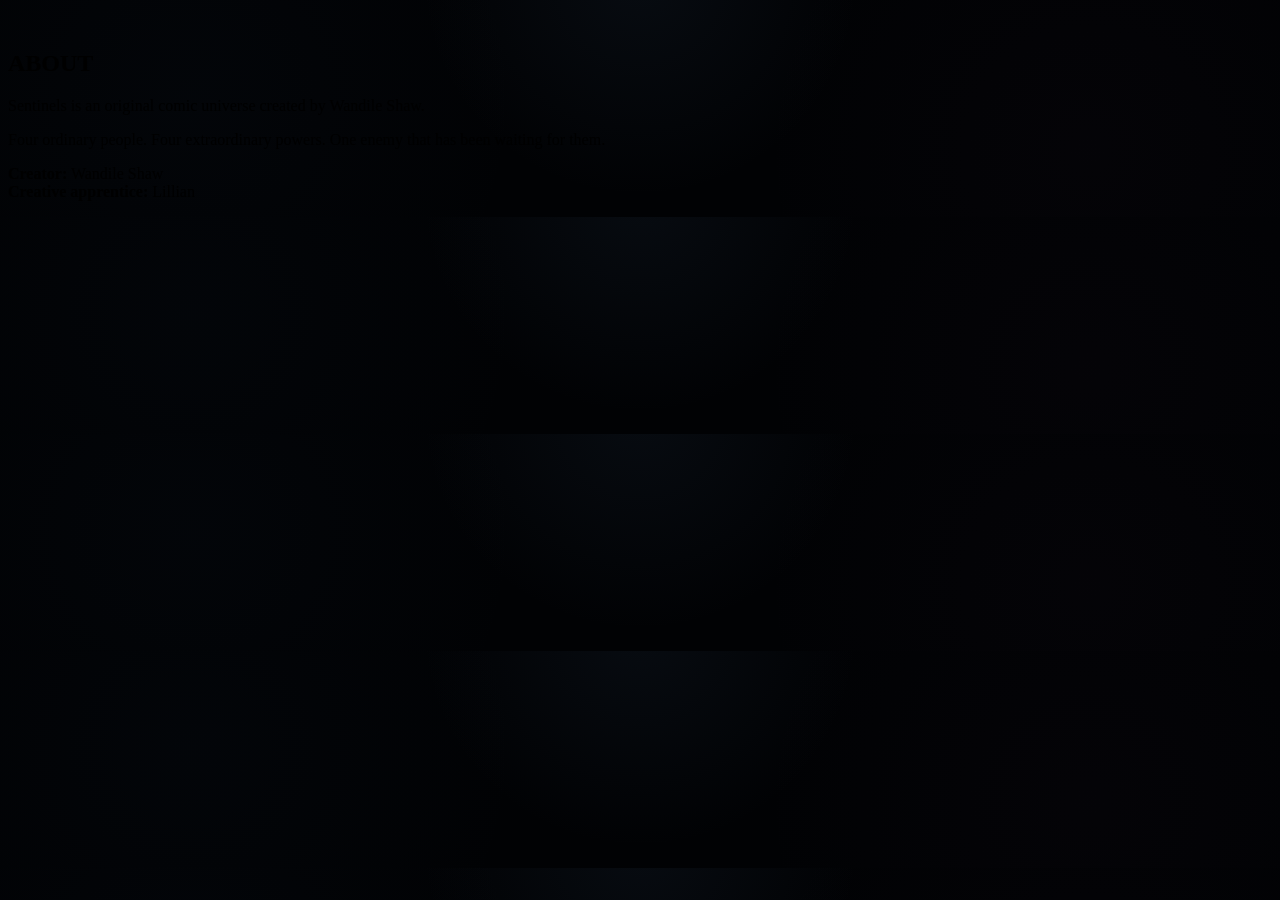
==== commit 69edd617: "Update about.html" ====
--- a/about.html
+++ b/about.html
@@ -1,1861 +1,7 @@
-<!DOCTYPE html>
-<html lang="en">
-<head>
-
-    <meta charset="UTF-8">
-
-    <meta
-        name="viewport"
-        content="width=device-width, initial-scale=1.0"
-    >
-
-    <title>SENTINELS — About</title>
-
-    <meta
-        name="description"
-        content="Learn about the Sentinels comic project, its creator, and the official digital archive."
-    >
-
-    <link rel="stylesheet" href="style.css">
-
-    <style>
-
-        /* =========================================================
-           SENTINELS — ABOUT
-           COMMAND ARCHIVE DESIGN
-        ========================================================= */
-
-        :root {
-            --about-black: #010204;
-            --about-panel: #080d13;
-            --about-panel-2: #0c131c;
-            --about-panel-3: #111b26;
-
-            --about-white: #f4f8fc;
-            --about-silver: #b8c4d1;
-            --about-muted: #7c8998;
-            --about-dim: #4c5867;
-
-            --about-blue: #4aa8ff;
-            --about-blue-soft: #83c7ff;
-
-            --about-border: rgba(255,255,255,.10);
-            --about-blue-border: rgba(74,168,255,.22);
-        }
-
-
-        /* =========================================================
-           PAGE
-        ========================================================= */
-
-        body.about-page {
-            margin: 0;
-
-            min-height: 100vh;
-
-            overflow-x: hidden;
-
-            color:
-                var(--about-white);
-
-            background:
-                radial-gradient(
-                    ellipse at 50% -10%,
-                    rgba(37,91,143,.24),
-                    transparent 48%
-                ),
-                radial-gradient(
-                    ellipse at 8% 55%,
-                    rgba(28,76,125,.11),
-                    transparent 35%
-                ),
-                radial-gradient(
-                    ellipse at 92% 75%,
-                    rgba(28,63,105,.10),
-                    transparent 36%
-                ),
-                #010204;
-        }
-
-
-        /* =========================================================
-           SPACE BACKGROUND
-        ========================================================= */
-
-        .about-space {
-            position: fixed;
-
-            inset: 0;
-
-            z-index: -10;
-
-            overflow: hidden;
-
-            pointer-events: none;
-
-            background:
-                radial-gradient(
-                    ellipse at center,
-                    rgba(9,27,45,.25),
-                    transparent 62%
-                ),
-                #010204;
-        }
-
-
-        /* STAR FIELD */
-
-        .about-space::before {
-            content: "";
-
-            position: absolute;
-
-            inset: -15%;
-
-            background-image:
-
-                radial-gradient(
-                    circle,
-                    rgba(255,255,255,.78) 0 1px,
-                    transparent 1.6px
-                ),
-
-                radial-gradient(
-                    circle,
-                    rgba(120,190,255,.62) 0 1px,
-                    transparent 1.6px
-                ),
-
-                radial-gradient(
-                    circle,
-                    rgba(255,255,255,.42) 0 1px,
-                    transparent 1.5px
-                );
-
-            background-size:
-                150px 150px,
-                245px 245px,
-                365px 365px;
-
-            background-position:
-                15px 25px,
-                90px 80px,
-                170px 130px;
-
-            opacity: .48;
-
-            animation:
-                aboutStars 110s linear infinite;
-        }
-
-
-        @keyframes aboutStars {
-
-            from {
-                transform:
-                    translate3d(0,0,0);
-            }
-
-            to {
-                transform:
-                    translate3d(-110px,70px,0);
-            }
-
-        }
-
-
-        /* =========================================================
-           PLANET
-        ========================================================= */
-
-        .about-planet {
-            position: absolute;
-
-            width: 470px;
-            height: 470px;
-
-            right: -205px;
-            top: 18%;
-
-            border-radius: 50%;
-
-            background:
-                radial-gradient(
-                    circle at 32% 27%,
-                    rgba(107,174,226,.38),
-                    rgba(40,81,117,.22) 30%,
-                    rgba(8,19,31,.94) 68%,
-                    #010204 73%
-                );
-
-            box-shadow:
-                inset 30px 15px 65px rgba(70,150,211,.08),
-                -25px 0 85px rgba(50,130,195,.09);
-
-            opacity: .62;
-        }
-
-
-        .about-planet::before {
-            content: "";
-
-            position: absolute;
-
-            width: 560px;
-            height: 125px;
-
-            left: -65px;
-            top: 165px;
-
-            border:
-                1px solid
-                rgba(104,181,232,.10);
-
-            border-radius: 50%;
-
-            transform:
-                rotate(-17deg);
-        }
-
-
-        .about-planet::after {
-            content: "";
-
-            position: absolute;
-
-            inset: 18%;
-
-            border-radius: 50%;
-
-            border:
-                1px solid
-                rgba(123,196,241,.04);
-        }
-
-
-        /* =========================================================
-           ORBIT
-        ========================================================= */
-
-        .about-orbit {
-            position: absolute;
-
-            left: 50%;
-
-            border-radius: 50%;
-
-            border:
-                1px solid
-                rgba(84,170,225,.055);
-
-            transform:
-                translateX(-50%)
-                rotate(-11deg);
-        }
-
-
-        .about-orbit.one {
-            width: 950px;
-            height: 340px;
-
-            top: 155px;
-        }
-
-
-        .about-orbit.two {
-            width: 1280px;
-            height: 490px;
-
-            top: 250px;
-
-            transform:
-                translateX(-50%)
-                rotate(9deg);
-
-            opacity: .65;
-        }
-
-
-        /* =========================================================
-           FLOATING DEBRIS
-        ========================================================= */
-
-        .about-debris {
-            position: absolute;
-
-            border-radius:
-                46% 54% 51% 49% /
-                54% 43% 57% 46%;
-
-            background:
-                linear-gradient(
-                    135deg,
-                    #68737e,
-                    #1b222a
-                );
-
-            box-shadow:
-                inset -8px -10px 15px rgba(0,0,0,.85);
-
-            opacity: .28;
-
-            animation:
-                aboutFloat 18s ease-in-out infinite alternate;
-        }
-
-
-        .about-debris.one {
-            width: 46px;
-            height: 36px;
-
-            left: 8%;
-            top: 27%;
-        }
-
-
-        .about-debris.two {
-            width: 30px;
-            height: 24px;
-
-            right: 9%;
-            bottom: 22%;
-
-            animation-delay: -5s;
-        }
-
-
-        .about-debris.three {
-            width: 24px;
-            height: 19px;
-
-            left: 25%;
-            bottom: 14%;
-
-            opacity: .18;
-
-            animation-delay: -10s;
-        }
-
-
-        @keyframes aboutFloat {
-
-            from {
-                transform:
-                    translate3d(0,0,0)
-                    rotate(0deg);
-            }
-
-            to {
-                transform:
-                    translate3d(28px,-22px,0)
-                    rotate(100deg);
-            }
-
-        }
-
-
-        /* =========================================================
-           SATELLITE
-        ========================================================= */
-
-        .about-satellite {
-            position: absolute;
-
-            width: 105px;
-            height: 20px;
-
-            left: 6%;
-            top: 18%;
-
-            opacity: .18;
-
-            transform:
-                rotate(-18deg);
-
-            animation:
-                satelliteMove 13s ease-in-out infinite alternate;
-        }
-
-
-        .about-satellite::before {
-            content: "";
-
-            position: absolute;
-
-            left: 35px;
-            top: 4px;
-
-            width: 35px;
-            height: 12px;
-
-            border:
-                1px solid
-                rgba(180,215,240,.55);
-
-            background:
-                rgba(40,63,83,.5);
-        }
-
-
-        .about-satellite::after {
-            content: "";
-
-            position: absolute;
-
-            left: 0;
-            top: 9px;
-
-            width: 105px;
-            height: 1px;
-
-            background:
-                rgba(110,180,230,.4);
-
-            box-shadow:
-                0 0 12px
-                rgba(70,150,220,.3);
-        }
-
-
-        @keyframes satelliteMove {
-
-            from {
-                transform:
-                    translate3d(0,0,0)
-                    rotate(-18deg);
-            }
-
-            to {
-                transform:
-                    translate3d(25px,-14px,0)
-                    rotate(-14deg);
-            }
-
-        }
-
-
-        /* =========================================================
-           ENERGY STREAKS
-        ========================================================= */
-
-        .about-streak {
-            position: absolute;
-
-            width: 190px;
-            height: 1px;
-
-            background:
-                linear-gradient(
-                    90deg,
-                    transparent,
-                    rgba(88,175,245,.55),
-                    transparent
-                );
-
-            opacity: .18;
-
-            transform:
-                rotate(-24deg);
-
-            animation:
-                aboutStreak 8s linear infinite;
-        }
-
-
-        .about-streak.one {
-            left: 3%;
-            top: 41%;
-
-            animation-delay: -3s;
-        }
-
-
-        .about-streak.two {
-            right: 3%;
-            top: 62%;
-
-            width: 220px;
-
-            animation-delay: -6s;
-        }
-
-
-        @keyframes aboutStreak {
-
-            0%,
-            72%,
-            100% {
-                opacity: 0;
-
-                transform:
-                    translateX(-90px)
-                    rotate(-24deg);
-            }
-
-            80% {
-                opacity: .24;
-            }
-
-            90% {
-                opacity: 0;
-
-                transform:
-                    translateX(180px)
-                    rotate(-24deg);
-            }
-
-        }
-
-
-        /* =========================================================
-           HERO
-        ========================================================= */
-
-        .about-hero {
-            position: relative;
-
-            z-index: 1;
-
-            min-height: 65vh;
-
-            display: flex;
-
-            align-items: center;
-            justify-content: center;
-
-            padding:
-                120px
-                22px
-                65px;
-
-            text-align: center;
-        }
-
-
-        .about-hero-card {
-            position: relative;
-
-            width:
-                min(
-                    940px,
-                    100%
-                );
-
-            padding:
-                65px
-                30px
-                60px;
-
-            overflow: hidden;
-
-            background:
-                linear-gradient(
-                    145deg,
-                    #101923,
-                    #060a0f
-                );
-
-            border:
-                1px solid
-                rgba(255,255,255,.12);
-
-            box-shadow:
-                0 35px 100px
-                rgba(0,0,0,.55);
-        }
-
-
-        .about-hero-card::before {
-            content: "";
-
-            position: absolute;
-
-            width: 300px;
-            height: 300px;
-
-            left: 50%;
-            top: -210px;
-
-            transform:
-                translateX(-50%);
-
-            border-radius: 50%;
-
-            background:
-                rgba(54,151,232,.17);
-
-            filter:
-                blur(60px);
-        }
-
-
-        .about-hero-card::after {
-            content: "";
-
-            position: absolute;
-
-            left: 13%;
-            right: 13%;
-            bottom: 0;
-
-            height: 1px;
-
-            background:
-                linear-gradient(
-                    90deg,
-                    transparent,
-                    rgba(76,169,237,.58),
-                    transparent
-                );
-        }
-
-
-        .about-kicker {
-            position: relative;
-
-            z-index: 2;
-
-            display: inline-flex;
-
-            align-items: center;
-            gap: 10px;
-
-            color:
-                #718091;
-
-            font-size: 9px;
-            font-weight: 900;
-
-            letter-spacing: .23em;
-
-            text-transform: uppercase;
-        }
-
-
-        .about-kicker::before,
-        .about-kicker::after {
-            content: "";
-
-            width: 25px;
-            height: 1px;
-
-            background:
-                rgba(82,166,225,.42);
-        }
-
-
-        .about-title {
-            position: relative;
-
-            z-index: 2;
-
-            margin:
-                22px
-                0
-                0;
-
-            font-size:
-                clamp(
-                    55px,
-                    10vw,
-                    100px
-                );
-
-            line-height: .84;
-
-            font-weight: 950;
-
-            letter-spacing: -.065em;
-
-            text-transform: uppercase;
-
-            text-shadow:
-                0 0 45px
-                rgba(58,155,224,.12);
-        }
-
-
-        .about-intro {
-            position: relative;
-
-            z-index: 2;
-
-            max-width: 650px;
-
-            margin:
-                27px
-                auto
-                0;
-
-            color:
-                #808c9b;
-
-            font-size: 14px;
-
-            line-height: 1.8;
-        }
-
-
-        .about-status {
-            position: relative;
-
-            z-index: 2;
-
-            display: inline-flex;
-
-            align-items: center;
-            gap: 9px;
-
-            margin-top: 27px;
-
-            padding:
-                10px
-                16px;
-
-            background:
-                #080e15;
-
-            border:
-                1px solid
-                rgba(74,168,255,.18);
-
-            color:
-                #708092;
-
-            font-size: 8px;
-            font-weight: 900;
-
-            letter-spacing: .17em;
-
-            text-transform: uppercase;
-        }
-
-
-        .about-status-dot {
-            width: 6px;
-            height: 6px;
-
-            border-radius: 50%;
-
-            background:
-                var(--about-blue);
-
-            box-shadow:
-                0 0 11px
-                rgba(74,168,255,.8);
-
-            animation:
-                statusPulse 2s ease-in-out infinite;
-        }
-
-
-        @keyframes statusPulse {
-
-            0%,
-            100% {
-                opacity: .45;
-            }
-
-            50% {
-                opacity: 1;
-            }
-
-        }
-
-
-        /* =========================================================
-           CONTENT
-        ========================================================= */
-
-        .about-content {
-            position: relative;
-
-            z-index: 2;
-
-            width:
-                min(
-                    1100px,
-                    calc(100% - 40px)
-                );
-
-            margin: 0 auto;
-
-            padding:
-                10px
-                0
-                110px;
-        }
-
-
-        .about-section {
-            margin-bottom: 78px;
-        }
-
-
-        .about-section-heading {
-            margin-bottom: 20px;
-        }
-
-
-        .about-section-label {
-            display: block;
-
-            margin-bottom: 7px;
-
-            color:
-                #617083;
-
-            font-size: 9px;
-            font-weight: 900;
-
-            letter-spacing: .2em;
-
-            text-transform: uppercase;
-        }
-
-
-        .about-section-title {
-            margin: 0;
-
-            color:
-                #edf4fa;
-
-            font-size:
-                clamp(
-                    27px,
-                    4vw,
-                    40px
-                );
-
-            line-height: 1;
-
-            letter-spacing: -.035em;
-
-            text-transform: uppercase;
-        }
-
-
-        /* =========================================================
-           PROJECT TRANSMISSION
-        ========================================================= */
-
-        .project-card {
-            display: grid;
-
-            grid-template-columns:
-                .72fr
-                1.28fr;
-
-            gap: 40px;
-
-            padding: 38px;
-
-            background:
-                linear-gradient(
-                    145deg,
-                    #101821,
-                    #070b10
-                );
-
-            border:
-                1px solid
-                var(--about-border);
-
-            box-shadow:
-                0 25px 60px
-                rgba(0,0,0,.38);
-        }
-
-
-        .project-label {
-            color:
-                #718091;
-
-            font-size: 9px;
-            font-weight: 900;
-
-            letter-spacing: .18em;
-
-            text-transform: uppercase;
-        }
-
-
-        .project-title {
-            margin-top: 12px;
-
-            color:
-                #e8f2fa;
-
-            font-size:
-                clamp(
-                    26px,
-                    4vw,
-                    42px
-                );
-
-            line-height: .98;
-
-            letter-spacing: -.04em;
-
-            text-transform: uppercase;
-        }
-
-
-        .project-text {
-            margin: 0;
-
-            color:
-                #7d8998;
-
-            font-size: 13px;
-
-            line-height: 1.9;
-        }
-
-
-        .project-text strong {
-            color:
-                #dce9f3;
-
-            font-weight: 700;
-        }
-
-
-        /* =========================================================
-           DATA GRID
-        ========================================================= */
-
-        .about-data {
-            display: grid;
-
-            grid-template-columns:
-                repeat(2, minmax(0, 1fr));
-
-            gap: 14px;
-        }
-
-
-        .data-card {
-            position: relative;
-
-            min-height: 145px;
-
-            padding: 25px;
-
-            overflow: hidden;
-
-            background:
-                linear-gradient(
-                    145deg,
-                    #111923,
-                    #080d13
-                );
-
-            border:
-                1px solid
-                rgba(255,255,255,.095);
-
-            box-shadow:
-                0 18px 45px
-                rgba(0,0,0,.32);
-
-            transition:
-                transform .3s ease,
-                border-color .3s ease;
-        }
-
-
-        .data-card::before {
-            content: "";
-
-            position: absolute;
-
-            width: 130px;
-            height: 130px;
-
-            right: -70px;
-            top: -70px;
-
-            border-radius: 50%;
-
-            background:
-                rgba(57,148,224,.08);
-
-            filter:
-                blur(10px);
-        }
-
-
-        .data-card:hover {
-            transform:
-                translateY(-5px);
-
-            border-color:
-                rgba(74,168,255,.25);
-        }
-
-
-        .data-number {
-            position: absolute;
-
-            right: 18px;
-            top: 16px;
-
-            color:
-                #26313e;
-
-            font-size: 9px;
-            font-weight: 900;
-
-            letter-spacing: .1em;
-        }
-
-
-        .data-label {
-            position: relative;
-
-            color:
-                #617082;
-
-            font-size: 8px;
-            font-weight: 900;
-
-            letter-spacing: .18em;
-
-            text-transform: uppercase;
-        }
-
-
-        .data-value {
-            position: relative;
-
-            margin-top: 13px;
-
-            color:
-                #e3edf4;
-
-            font-size:
-                clamp(
-                    18px,
-                    3vw,
-                    25px
-                );
-
-            line-height: 1.05;
-
-            font-weight: 850;
-
-            letter-spacing: -.025em;
-
-            text-transform: uppercase;
-        }
-
-
-        /* =========================================================
-           CREATOR FILE
-        ========================================================= */
-
-        .creator-card {
-            position: relative;
-
-            overflow: hidden;
-
-            padding: 48px;
-
-            background:
-                linear-gradient(
-                    125deg,
-                    #101c27,
-                    #060b11
-                );
-
-            border:
-                1px solid
-                var(--about-blue-border);
-
-            box-shadow:
-                0 30px 75px
-                rgba(0,0,0,.48);
-        }
-
-
-        .creator-card::before {
-            content: "";
-
-            position: absolute;
-
-            width: 390px;
-            height: 390px;
-
-            right: -175px;
-            top: -175px;
-
-            border-radius: 50%;
-
-            border:
-                1px solid
-                rgba(83,173,230,.08);
-
-            box-shadow:
-                0 0 0 35px
-                rgba(83,173,230,.015),
-
-                0 0 0 70px
-                rgba(83,173,230,.01);
-        }
-
-
-        .creator-content {
-            position: relative;
-
-            z-index: 2;
-
-            max-width: 750px;
-        }
-
-
-        .creator-label {
-            color:
-                #688097;
-
-            font-size: 8px;
-            font-weight: 900;
-
-            letter-spacing: .2em;
-
-            text-transform: uppercase;
-        }
-
-
-        .creator-name {
-            margin:
-                12px
-                0
-                0;
-
-            color:
-                #eef7fc;
-
-            font-size:
-                clamp(
-                    35px,
-                    6vw,
-                    62px
-                );
-
-            line-height: .9;
-
-            font-weight: 950;
-
-            letter-spacing: -.05em;
-        }
-
-
-        .creator-role {
-            margin-top: 13px;
-
-            color:
-                #6596bc;
-
-            font-size: 9px;
-            font-weight: 900;
-
-            letter-spacing: .18em;
-
-            text-transform: uppercase;
-        }
-
-
-        .creator-text {
-            margin:
-                25px
-                0
-                0;
-
-            color:
-                #7c8998;
-
-            font-size: 13px;
-
-            line-height: 1.9;
-        }
-
-
-        /* =========================================================
-           ARCHIVE NOTE
-        ========================================================= */
-
-        .archive-note {
-            display: grid;
-
-            grid-template-columns:
-                .65fr
-                1.35fr;
-
-            gap: 35px;
-
-            padding: 32px 0;
-
-            border-top:
-                1px solid
-                rgba(255,255,255,.08);
-
-            border-bottom:
-                1px solid
-                rgba(255,255,255,.08);
-        }
-
-
-        .archive-note-label {
-            color:
-                #617083;
-
-            font-size: 8px;
-            font-weight: 900;
-
-            letter-spacing: .2em;
-
-            text-transform: uppercase;
-        }
-
-
-        .archive-note-text {
-            margin: 0;
-
-            color:
-                #6f7c8b;
-
-            font-size: 12px;
-
-            line-height: 1.85;
-        }
-
-
-        /* =========================================================
-           FOOTER
-        ========================================================= */
-
-        .about-footer {
-            position: relative;
-
-            z-index: 3;
-
-            padding:
-                42px
-                20px;
-
-            text-align: center;
-
-            background:
-                #030609;
-
-            border-top:
-                1px solid
-                rgba(255,255,255,.07);
-        }
-
-
-        .footer-title {
-            color:
-                #84909e;
-
-            font-size: 9px;
-            font-weight: 900;
-
-            letter-spacing: .2em;
-        }
-
-
-        .footer-text {
-            margin-top: 9px;
-
-            color:
-                #46515e;
-
-            font-size: 8px;
-            font-weight: 800;
-
-            letter-spacing: .12em;
-        }
-
-
-        /* =========================================================
-           MOBILE
-        ========================================================= */
-
-        @media (max-width: 800px) {
-
-            .about-hero {
-                min-height: 58vh;
-
-                padding:
-                    105px
-                    16px
-                    55px;
-            }
-
-
-            .about-hero-card {
-                padding:
-                    48px
-                    20px
-                    45px;
-            }
-
-
-            .about-content {
-                width:
-                    calc(100% - 28px);
-
-                padding-bottom: 80px;
-            }
-
-
-            .project-card {
-                grid-template-columns: 1fr;
-
-                gap: 22px;
-
-                padding: 30px 25px;
-            }
-
-
-            .about-data {
-                grid-template-columns: 1fr;
-            }
-
-
-            .creator-card {
-                padding:
-                    35px
-                    25px;
-            }
-
-
-            .archive-note {
-                grid-template-columns: 1fr;
-
-                gap: 14px;
-            }
-
-
-            .about-planet {
-                width: 340px;
-                height: 340px;
-
-                right: -190px;
-
-                opacity: .45;
-            }
-
-
-            .about-orbit.one {
-                width: 680px;
-            }
-
-
-            .about-orbit.two {
-                width: 900px;
-            }
-
-
-            .about-satellite {
-                left: -15px;
-
-                opacity: .13;
-            }
-
-        }
-
-
-        @media (max-width: 430px) {
-
-            .about-title {
-                font-size: 54px;
-            }
-
-
-            .about-intro {
-                font-size: 12px;
-            }
-
-
-            .project-title {
-                font-size: 27px;
-            }
-
-
-            .creator-name {
-                font-size: 38px;
-            }
-
-        }
-
-
-        /* =========================================================
-           REDUCED MOTION
-        ========================================================= */
-
-        @media (prefers-reduced-motion: reduce) {
-
-            *,
-            *::before,
-            *::after {
-                animation-duration: .01ms !important;
-
-                animation-iteration-count: 1 !important;
-
-                transition-duration: .01ms !important;
-
-                scroll-behavior: auto !important;
-            }
-
-        }
-
-    </style>
-
-</head>
-
-
-<body class="about-page">
-
-
-    <!-- =========================================================
-         SPACE ENVIRONMENT
-    ========================================================== -->
-
-    <div
-        class="about-space"
-        aria-hidden="true"
-    >
-
-        <div class="about-planet"></div>
-
-        <div class="about-orbit one"></div>
-
-        <div class="about-orbit two"></div>
-
-        <div class="about-satellite"></div>
-
-        <div class="about-debris one"></div>
-
-        <div class="about-debris two"></div>
-
-        <div class="about-debris three"></div>
-
-        <div class="about-streak one"></div>
-
-        <div class="about-streak two"></div>
-
-    </div>
-
-
-    <!-- =========================================================
-         HEADER
-    ========================================================== -->
-
-    <header class="site-header">
-
-        <div class="site-header-inner">
-
-            <a
-                href="index.html"
-                class="site-brand"
-            >
-
-                <span>SENTINELS</span>
-
-                <small>
-                    OFFICIAL ARCHIVE
-                </small>
-
-            </a>
-
-
-            <button
-                class="mobile-menu-toggle"
-                type="button"
-                aria-label="Open navigation"
-                aria-expanded="false"
-            >
-
-                <span></span>
-                <span></span>
-                <span></span>
-
-            </button>
-
-
-            <nav
-                class="site-nav"
-                aria-label="Main navigation"
-            >
-
-                <a href="index.html">
-                    HOME
-                </a>
-
-                <a href="archive.html">
-                    VOLUMES
-                </a>
-
-                <a href="sentinels.html">
-                    CHARACTERS
-                </a>
-
-                <a href="quiz.html">
-                    QUIZ
-                </a>
-
-                <a href="prediction.html">
-                    PREDICTIONS
-                </a>
-
-                <a href="hub.html">
-                    HUB
-                </a>
-
-                <a
-                    href="about.html"
-                    class="active"
-                >
-                    ABOUT
-                </a>
-
-            </nav>
-
-        </div>
-
-    </header>
-
-
-    <!-- =========================================================
-         MAIN
-    ========================================================== -->
-
-    <main>
-
-
-        <!-- =====================================================
-             HERO
-        ====================================================== -->
-
-        <section class="about-hero">
-
-            <div class="about-hero-card">
-
-                <div class="about-kicker">
-                    SENTINELS // PROJECT FILE
-                </div>
-
-
-                <h1 class="about-title">
-                    ABOUT
-                </h1>
-
-
-                <p class="about-intro">
-                    A growing comic universe presented through
-                    its own digital archive — built around the
-                    story, characters and world of the Sentinels.
-                </p>
-
-
-                <div class="about-status">
-
-                    <span class="about-status-dot"></span>
-
-                    PROJECT FILE // ACTIVE
-
-                </div>
-
-            </div>
-
-        </section>
-
-
-        <!-- =====================================================
-             CONTENT
-        ====================================================== -->
-
-        <div class="about-content">
-
-
-            <!-- =================================================
-                 PROJECT
-            ================================================== -->
-
-            <section class="about-section">
-
-                <div class="project-card">
-
-                    <div>
-
-                        <div class="project-label">
-                            SENTINELS // 001
-                        </div>
-
-                        <h2 class="project-title">
-                            The Project
-                        </h2>
-
-                    </div>
-
-
-                    <p class="project-text">
-
-                        <strong>Sentinels</strong> is an original
-                        comic project built around four characters
-                        who become something greater than they
-                        expected.
-
-                        <br><br>
-
-                        The website serves as the project's official
-                        digital archive — a place to read the story,
-                        explore the characters and interact with
-                        different parts of the world surrounding it.
-
-                    </p>
-
-                </div>
-
-            </section>
-
-
-            <!-- =================================================
-                 PROJECT DATA
-            ================================================== -->
-
-            <section class="about-section">
-
-                <div class="about-section-heading">
-
-                    <span class="about-section-label">
-                        PROJECT DATABASE
-                    </span>
-
-                    <h2 class="about-section-title">
-                        Archive Information
-                    </h2>
-
-                </div>
-
-
-                <div class="about-data">
-
-
-                    <article class="data-card">
-
-                        <span class="data-number">
-                            01
-                        </span>
-
-                        <div class="data-label">
-                            PROJECT
-                        </div>
-
-                        <div class="data-value">
-                            SENTINELS
-                        </div>
-
-                    </article>
-
-
-                    <article class="data-card">
-
-                        <span class="data-number">
-                            02
-                        </span>
-
-                        <div class="data-label">
-                            FORMAT
-                        </div>
-
-                        <div class="data-value">
-                            ORIGINAL COMIC
-                        </div>
-
-                    </article>
-
-
-                    <article class="data-card">
-
-                        <span class="data-number">
-                            03
-                        </span>
-
-                        <div class="data-label">
-                            ARCHIVE
-                        </div>
-
-                        <div class="data-value">
-                            DIGITAL
-                        </div>
-
-                    </article>
-
-
-                    <article class="data-card">
-
-                        <span class="data-number">
-                            04
-                        </span>
-
-                        <div class="data-label">
-                            CURRENT VOLUME
-                        </div>
-
-                        <div class="data-value">
-                            THE BEGINNING
-                        </div>
-
-                    </article>
-
-
-                    <article class="data-card">
-
-                        <span class="data-number">
-                            05
-                        </span>
-
-                        <div class="data-label">
-                            SENTINELS
-                        </div>
-
-                        <div class="data-value">
-                            FOUR
-                        </div>
-
-                    </article>
-
-
-                    <article class="data-card">
-
-                        <span class="data-number">
-                            06
-                        </span>
-
-                        <div class="data-label">
-                            STATUS
-                        </div>
-
-                        <div class="data-value">
-                            IN DEVELOPMENT
-                        </div>
-
-                    </article>
-
-
-                </div>
-
-            </section>
-
-
-            <!-- =================================================
-                 CREATOR
-            ================================================== -->
-
-            <section class="about-section">
-
-                <div class="creator-card">
-
-                    <div class="creator-content">
-
-                        <div class="creator-label">
-                            CREATOR FILE // 001
-                        </div>
-
-
-                        <h2 class="creator-name">
-                            WANDILE SHAW
-                        </h2>
-
-
-                        <div class="creator-role">
-                            CREATOR // WRITER // WORLD BUILDER
-                        </div>
-
-
-                        <p class="creator-text">
-
-                            Sentinels began as an idea and grew into
-                            a world of its own. The project is being
-                            developed as an ongoing comic universe,
-                            with the archive evolving alongside the
-                            story.
-
-                            <br><br>
-
-                            This website is part of that process —
-                            a home for the story as it continues to
-                            take shape.
-
-                        </p>
-
-                    </div>
-
-                </div>
-
-            </section>
-
-
-            <!-- =================================================
-                 ARCHIVE NOTE
-            ================================================== -->
-
-            <section class="about-section">
-
-                <div class="archive-note">
-
-                    <div class="archive-note-label">
-                        ARCHIVE NOTE
-                    </div>
-
-
-                    <p class="archive-note-text">
-
-                        Not every part of the Sentinels world is
-                        available yet. Some files remain classified,
-                        some stories are still being developed,
-                        and future volumes will open as the project
-                        progresses.
-
-                    </p>
-
-                </div>
-
-            </section>
-
-
-        </div>
-
-    </main>
-
-
-    <!-- =========================================================
-         FOOTER
-    ========================================================== -->
-
-    <footer class="about-footer">
-
-        <p class="footer-title">
-            SENTINELS
-        </p>
-
-        <p class="footer-text">
-            OFFICIAL ARCHIVE • CREATED BY WANDILE SHAW
-        </p>
-
-    </footer>
-
-
-    <!-- =========================================================
-         SHARED SCRIPT
-    ========================================================== -->
-
-    <script src="script.js"></script>
-
-
-</body>
-</html>+<!DOCTYPE html><html lang="en"><head><meta charset="UTF-8"><meta name="viewport" content="width=device-width,initial-scale=1"><title>SENTINELS</title><link rel="stylesheet" href="style.css"></head>
+<body data-page="about"><main class="wrap"><div class="about">
+<h2 class="sec" style="margin-top:50px">ABOUT</h2>
+<p>Sentinels is an original comic universe created by Wandile Shaw.</p>
+<p>Four ordinary people. Four extraordinary powers. One enemy that has been waiting for them.</p>
+<p><strong>Creator:</strong> Wandile Shaw<br><strong>Creative apprentice:</strong> Lillian</p>
+</div></main><script src="script.js"></script></body></html>
